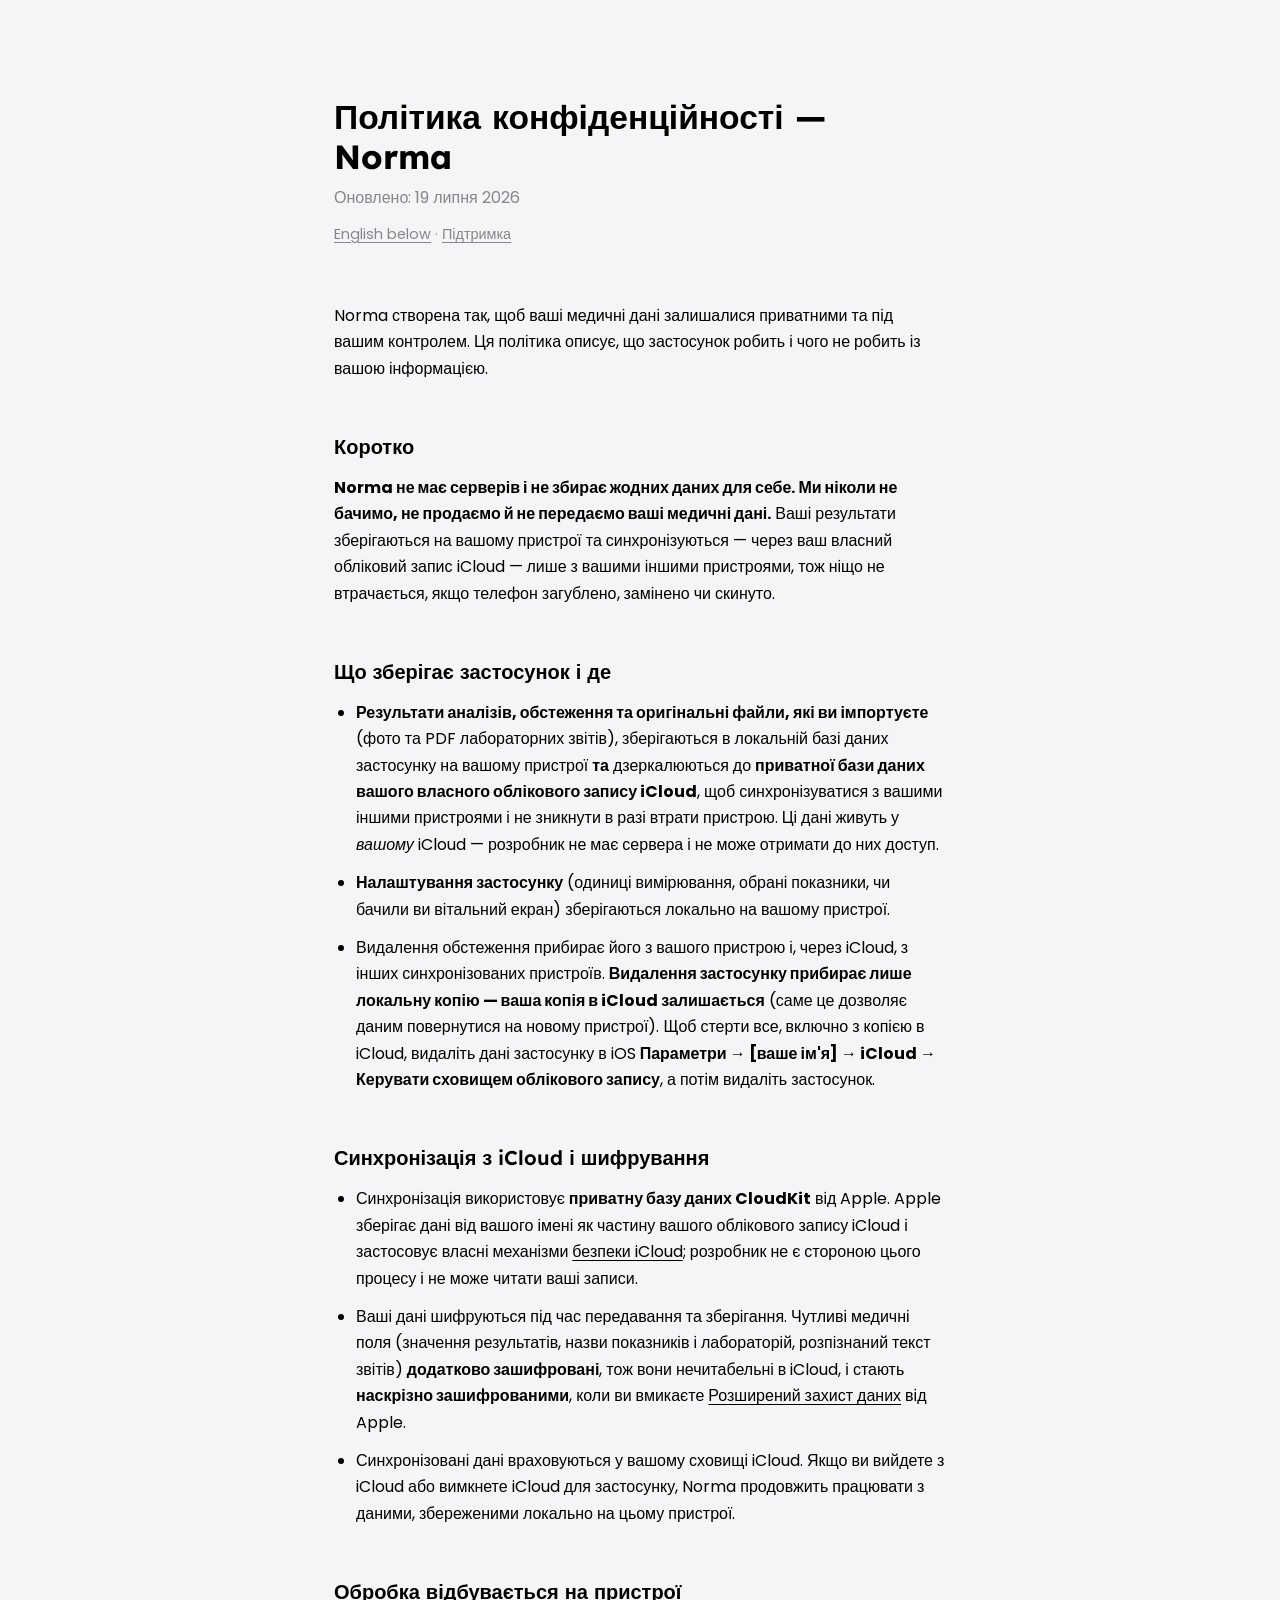
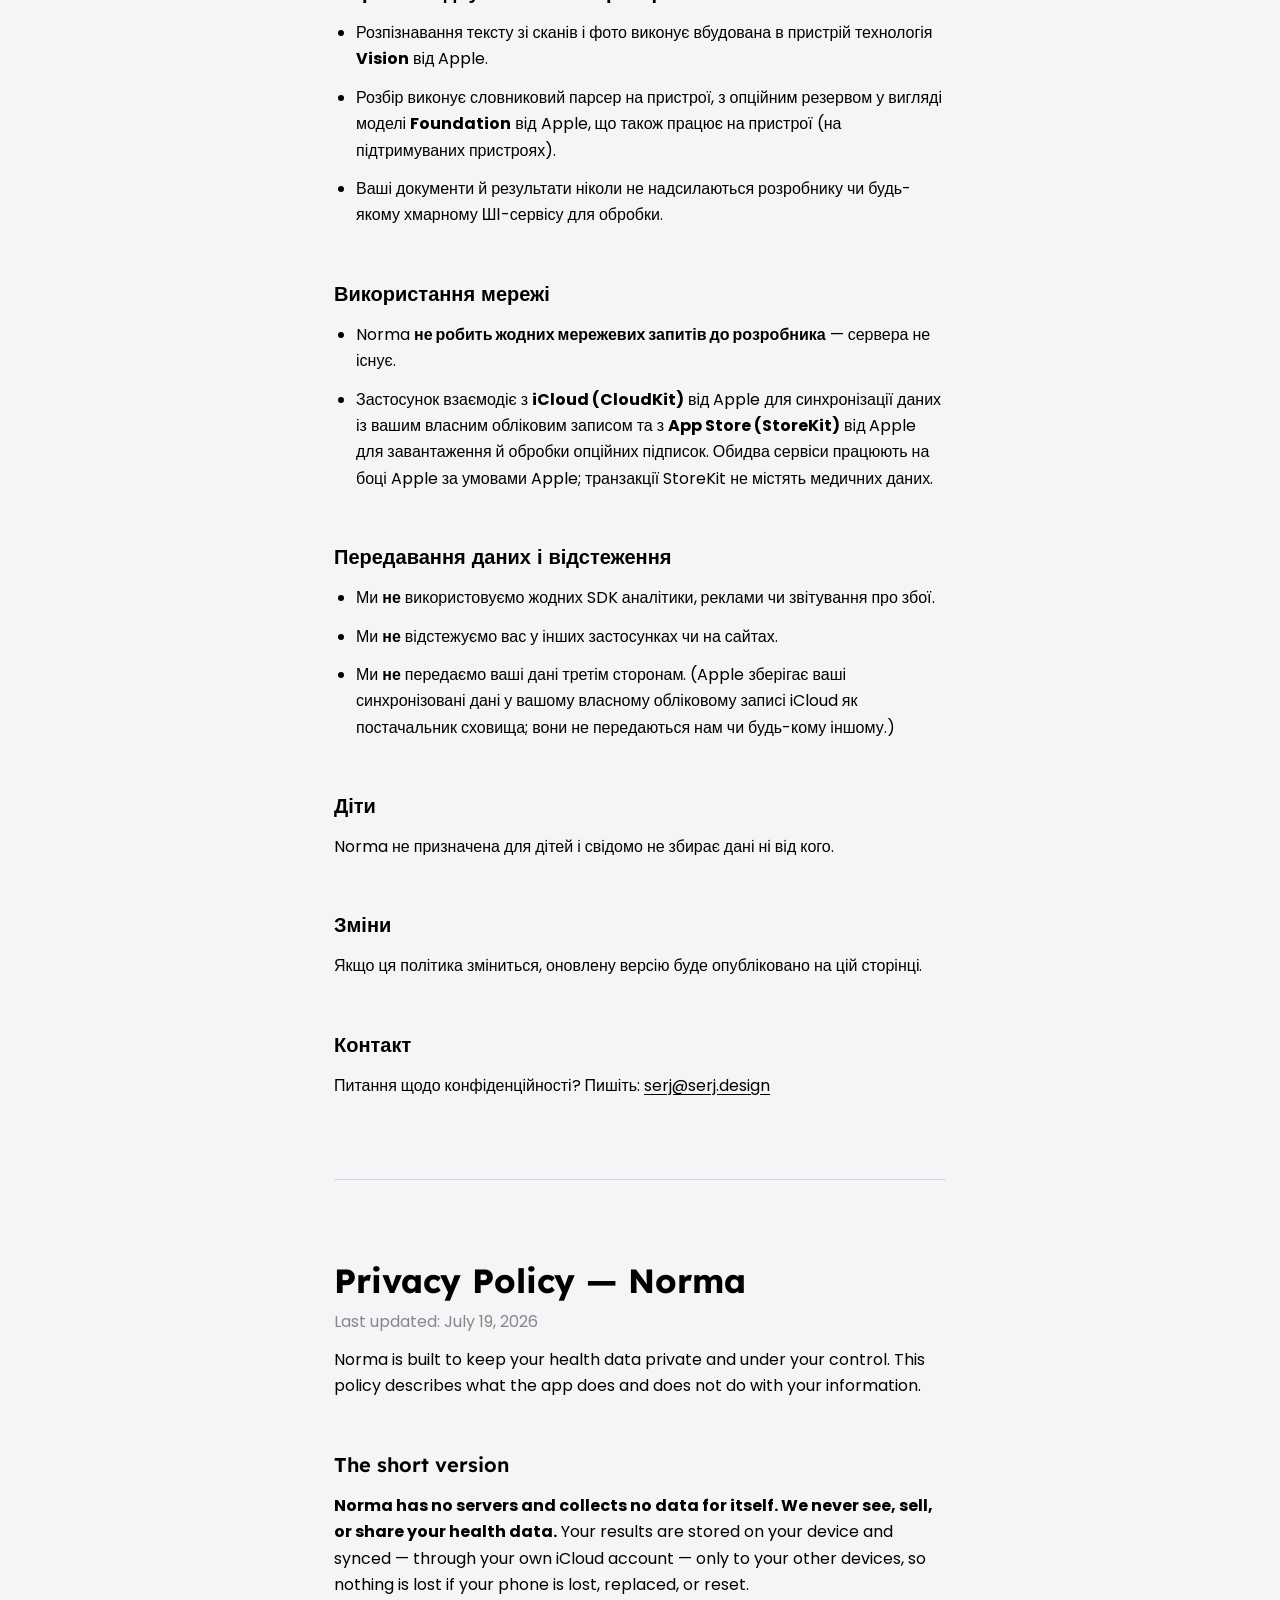
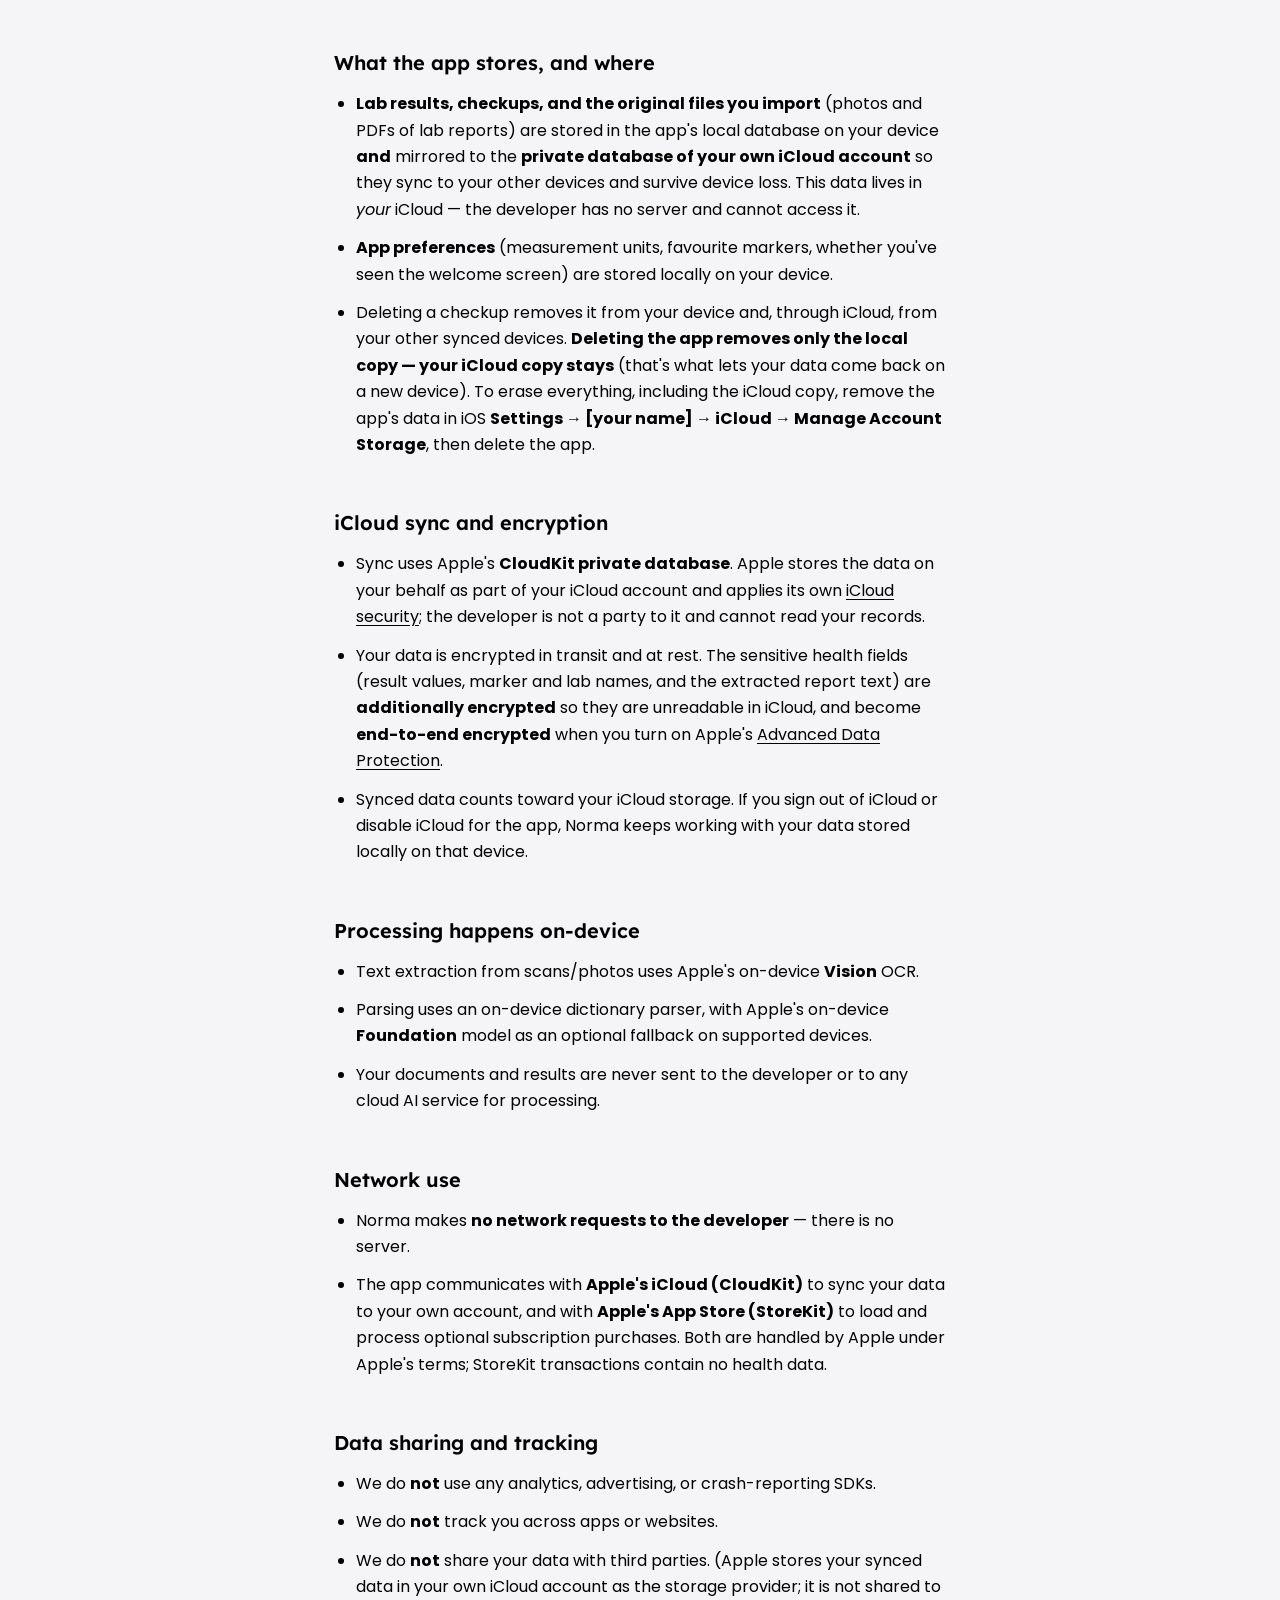
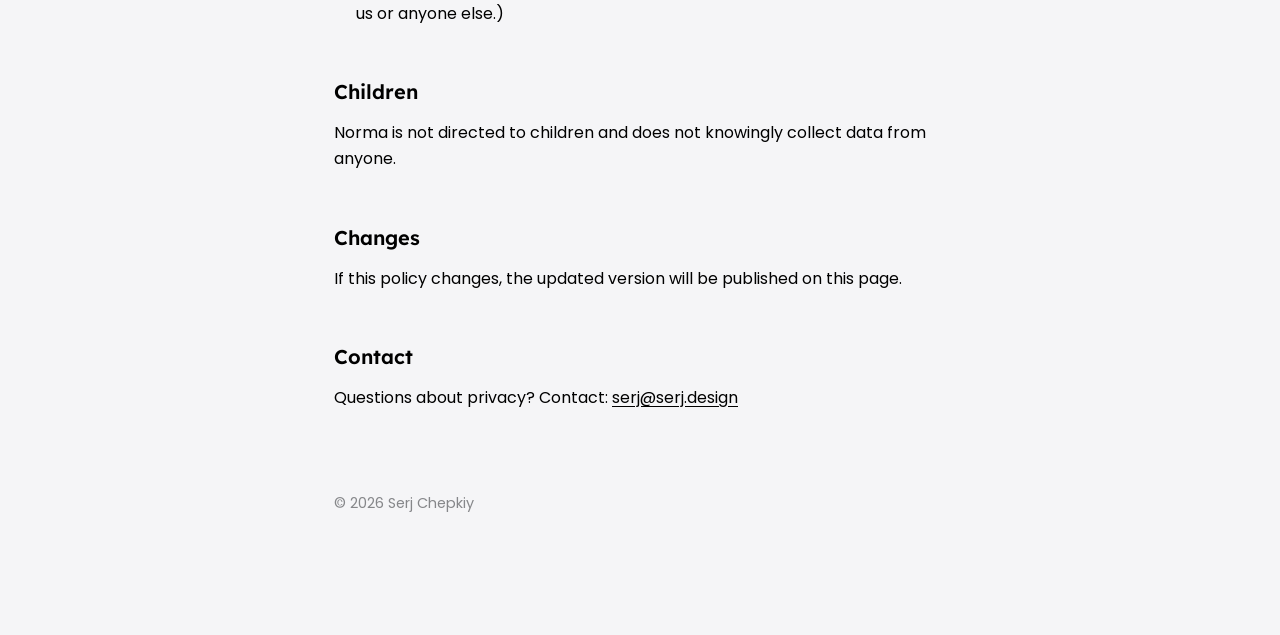
==== privacy.html @ 8c616abe "Norma public site: support page + privacy policy (uk/en) Co-Authored-By: Claude Fable 5 <noreply@ant" ====
<!doctype html>
<html lang="uk">
<head>
  <meta charset="utf-8">
  <meta name="viewport" content="width=device-width, initial-scale=1">
  <title>Norma — політика конфіденційності / Privacy Policy</title>
  <meta name="description" content="Політика конфіденційності застосунку Norma. Norma app privacy policy.">
  <link rel="preconnect" href="https://fonts.googleapis.com">
  <link rel="preconnect" href="https://fonts.gstatic.com" crossorigin>
  <link href="https://fonts.googleapis.com/css2?family=Lexend:wght@600;700&family=Poppins:wght@400;500&display=swap" rel="stylesheet">
  <link rel="stylesheet" href="style.css">
</head>
<body>
<main>
  <h1>Політика конфіденційності — Norma</h1>
  <p class="muted">Оновлено: 19 липня 2026</p>
  <p class="lang-switch"><a href="#en">English below</a> · <a href="index.html">Підтримка</a></p>

  <p>Norma створена так, щоб ваші медичні дані залишалися приватними та під
  вашим контролем. Ця політика описує, що застосунок робить і чого не робить
  із вашою інформацією.</p>

  <h2>Коротко</h2>
  <p><strong>Norma не має серверів і не збирає жодних даних для себе. Ми
  ніколи не бачимо, не продаємо й не передаємо ваші медичні дані.</strong>
  Ваші результати зберігаються на вашому пристрої та синхронізуються — через
  ваш власний обліковий запис iCloud — лише з вашими іншими пристроями, тож
  ніщо не втрачається, якщо телефон загублено, замінено чи скинуто.</p>

  <h2>Що зберігає застосунок і де</h2>
  <ul>
    <li><strong>Результати аналізів, обстеження та оригінальні файли, які ви
    імпортуєте</strong> (фото та PDF лабораторних звітів), зберігаються в
    локальній базі даних застосунку на вашому пристрої <strong>та</strong>
    дзеркалюються до <strong>приватної бази даних вашого власного облікового
    запису iCloud</strong>, щоб синхронізуватися з вашими іншими пристроями і
    не зникнути в разі втрати пристрою. Ці дані живуть у <em>вашому</em>
    iCloud — розробник не має сервера і не може отримати до них доступ.</li>
    <li><strong>Налаштування застосунку</strong> (одиниці вимірювання,
    обрані показники, чи бачили ви вітальний екран) зберігаються локально на
    вашому пристрої.</li>
    <li>Видалення обстеження прибирає його з вашого пристрою і, через iCloud,
    з інших синхронізованих пристроїв. <strong>Видалення застосунку прибирає
    лише локальну копію — ваша копія в iCloud залишається</strong> (саме це
    дозволяє даним повернутися на новому пристрої). Щоб стерти все, включно з
    копією в iCloud, видаліть дані застосунку в iOS
    <strong>Параметри → [ваше ім'я] → iCloud → Керувати сховищем облікового
    запису</strong>, а потім видаліть застосунок.</li>
  </ul>

  <h2>Синхронізація з iCloud і шифрування</h2>
  <ul>
    <li>Синхронізація використовує <strong>приватну базу даних CloudKit</strong>
    від Apple. Apple зберігає дані від вашого імені як частину вашого
    облікового запису iCloud і застосовує власні механізми
    <a href="https://support.apple.com/uk-ua/HT202303">безпеки iCloud</a>;
    розробник не є стороною цього процесу і не може читати ваші записи.</li>
    <li>Ваші дані шифруються під час передавання та зберігання. Чутливі
    медичні поля (значення результатів, назви показників і лабораторій,
    розпізнаний текст звітів) <strong>додатково зашифровані</strong>, тож вони
    нечитабельні в iCloud, і стають <strong>наскрізно зашифрованими</strong>,
    коли ви вмикаєте
    <a href="https://support.apple.com/uk-ua/HT212520">Розширений захист
    даних</a> від Apple.</li>
    <li>Синхронізовані дані враховуються у вашому сховищі iCloud. Якщо ви
    вийдете з iCloud або вимкнете iCloud для застосунку, Norma продовжить
    працювати з даними, збереженими локально на цьому пристрої.</li>
  </ul>

  <h2>Обробка відбувається на пристрої</h2>
  <ul>
    <li>Розпізнавання тексту зі сканів і фото виконує вбудована в пристрій
    технологія <strong>Vision</strong> від Apple.</li>
    <li>Розбір виконує словниковий парсер на пристрої, з опційним резервом у
    вигляді моделі <strong>Foundation</strong> від Apple, що також працює на
    пристрої (на підтримуваних пристроях).</li>
    <li>Ваші документи й результати ніколи не надсилаються розробнику чи
    будь-якому хмарному ШІ-сервісу для обробки.</li>
  </ul>

  <h2>Використання мережі</h2>
  <ul>
    <li>Norma <strong>не робить жодних мережевих запитів до
    розробника</strong> — сервера не існує.</li>
    <li>Застосунок взаємодіє з <strong>iCloud (CloudKit)</strong> від Apple
    для синхронізації даних із вашим власним обліковим записом та з
    <strong>App Store (StoreKit)</strong> від Apple для завантаження й обробки
    опційних підписок. Обидва сервіси працюють на боці Apple за умовами Apple;
    транзакції StoreKit не містять медичних даних.</li>
  </ul>

  <h2>Передавання даних і відстеження</h2>
  <ul>
    <li>Ми <strong>не</strong> використовуємо жодних SDK аналітики, реклами чи
    звітування про збої.</li>
    <li>Ми <strong>не</strong> відстежуємо вас у інших застосунках чи на
    сайтах.</li>
    <li>Ми <strong>не</strong> передаємо ваші дані третім сторонам. (Apple
    зберігає ваші синхронізовані дані у вашому власному обліковому записі
    iCloud як постачальник сховища; вони не передаються нам чи будь-кому
    іншому.)</li>
  </ul>

  <h2>Діти</h2>
  <p>Norma не призначена для дітей і свідомо не збирає дані ні від кого.</p>

  <h2>Зміни</h2>
  <p>Якщо ця політика зміниться, оновлену версію буде опубліковано на цій
  сторінці.</p>

  <h2>Контакт</h2>
  <p>Питання щодо конфіденційності? Пишіть:
  <a href="mailto:serj@serj.design">serj@serj.design</a></p>

  <hr class="divider" id="en">

  <h1>Privacy Policy — Norma</h1>
  <p class="muted">Last updated: July 19, 2026</p>

  <p>Norma is built to keep your health data private and under your control.
  This policy describes what the app does and does not do with your
  information.</p>

  <h2>The short version</h2>
  <p><strong>Norma has no servers and collects no data for itself. We never
  see, sell, or share your health data.</strong> Your results are stored on
  your device and synced — through your own iCloud account — only to your
  other devices, so nothing is lost if your phone is lost, replaced, or
  reset.</p>

  <h2>What the app stores, and where</h2>
  <ul>
    <li><strong>Lab results, checkups, and the original files you
    import</strong> (photos and PDFs of lab reports) are stored in the app's
    local database on your device <strong>and</strong> mirrored to the
    <strong>private database of your own iCloud account</strong> so they sync
    to your other devices and survive device loss. This data lives in
    <em>your</em> iCloud — the developer has no server and cannot access
    it.</li>
    <li><strong>App preferences</strong> (measurement units, favourite
    markers, whether you've seen the welcome screen) are stored locally on
    your device.</li>
    <li>Deleting a checkup removes it from your device and, through iCloud,
    from your other synced devices. <strong>Deleting the app removes only the
    local copy — your iCloud copy stays</strong> (that's what lets your data
    come back on a new device). To erase everything, including the iCloud
    copy, remove the app's data in iOS <strong>Settings → [your name] →
    iCloud → Manage Account Storage</strong>, then delete the app.</li>
  </ul>

  <h2>iCloud sync and encryption</h2>
  <ul>
    <li>Sync uses Apple's <strong>CloudKit private database</strong>. Apple
    stores the data on your behalf as part of your iCloud account and applies
    its own <a href="https://support.apple.com/en-us/HT202303">iCloud
    security</a>; the developer is not a party to it and cannot read your
    records.</li>
    <li>Your data is encrypted in transit and at rest. The sensitive health
    fields (result values, marker and lab names, and the extracted report
    text) are <strong>additionally encrypted</strong> so they are unreadable
    in iCloud, and become <strong>end-to-end encrypted</strong> when you turn
    on Apple's <a href="https://support.apple.com/en-us/HT212520">Advanced
    Data Protection</a>.</li>
    <li>Synced data counts toward your iCloud storage. If you sign out of
    iCloud or disable iCloud for the app, Norma keeps working with your data
    stored locally on that device.</li>
  </ul>

  <h2>Processing happens on-device</h2>
  <ul>
    <li>Text extraction from scans/photos uses Apple's on-device
    <strong>Vision</strong> OCR.</li>
    <li>Parsing uses an on-device dictionary parser, with Apple's on-device
    <strong>Foundation</strong> model as an optional fallback on supported
    devices.</li>
    <li>Your documents and results are never sent to the developer or to any
    cloud AI service for processing.</li>
  </ul>

  <h2>Network use</h2>
  <ul>
    <li>Norma makes <strong>no network requests to the developer</strong> —
    there is no server.</li>
    <li>The app communicates with <strong>Apple's iCloud (CloudKit)</strong>
    to sync your data to your own account, and with <strong>Apple's App Store
    (StoreKit)</strong> to load and process optional subscription purchases.
    Both are handled by Apple under Apple's terms; StoreKit transactions
    contain no health data.</li>
  </ul>

  <h2>Data sharing and tracking</h2>
  <ul>
    <li>We do <strong>not</strong> use any analytics, advertising, or
    crash-reporting SDKs.</li>
    <li>We do <strong>not</strong> track you across apps or websites.</li>
    <li>We do <strong>not</strong> share your data with third parties. (Apple
    stores your synced data in your own iCloud account as the storage
    provider; it is not shared to us or anyone else.)</li>
  </ul>

  <h2>Children</h2>
  <p>Norma is not directed to children and does not knowingly collect data
  from anyone.</p>

  <h2>Changes</h2>
  <p>If this policy changes, the updated version will be published on this
  page.</p>

  <h2>Contact</h2>
  <p>Questions about privacy? Contact:
  <a href="mailto:serj@serj.design">serj@serj.design</a></p>

  <footer>© 2026 Serj Chepkiy</footer>
</main>
</body>
</html>
---- style.css ----
:root {
  --bg: #f5f5f7;
  --text: #000;
  --muted: #86878a;
}

* { margin: 0; padding: 0; box-sizing: border-box; }

body {
  background: var(--bg);
  color: var(--text);
  font-family: "Poppins", -apple-system, "Helvetica Neue", Arial, sans-serif;
  font-size: 16px;
  line-height: 1.65;
  -webkit-font-smoothing: antialiased;
}

main {
  max-width: 660px;
  margin: 0 auto;
  padding: 96px 24px 120px;
}

h1, h2 {
  font-family: "Lexend", -apple-system, "Helvetica Neue", Arial, sans-serif;
}

h1 {
  font-weight: 700;
  font-size: 2.1rem;
  line-height: 1.2;
  margin-bottom: 8px;
}

h2 {
  font-weight: 600;
  font-size: 1.25rem;
  margin: 48px 0 12px;
}

p, li { margin-bottom: 12px; }

ul { padding-left: 22px; }

a { color: inherit; text-underline-offset: 3px; }
a:hover { color: var(--muted); }

.muted { color: var(--muted); }

.lang-switch {
  font-size: 0.9rem;
  color: var(--muted);
  margin-bottom: 56px;
}

.divider {
  border: none;
  border-top: 1px solid #d9d9de;
  margin: 80px 0;
}

footer {
  margin-top: 80px;
  font-size: 0.9rem;
  color: var(--muted);
}
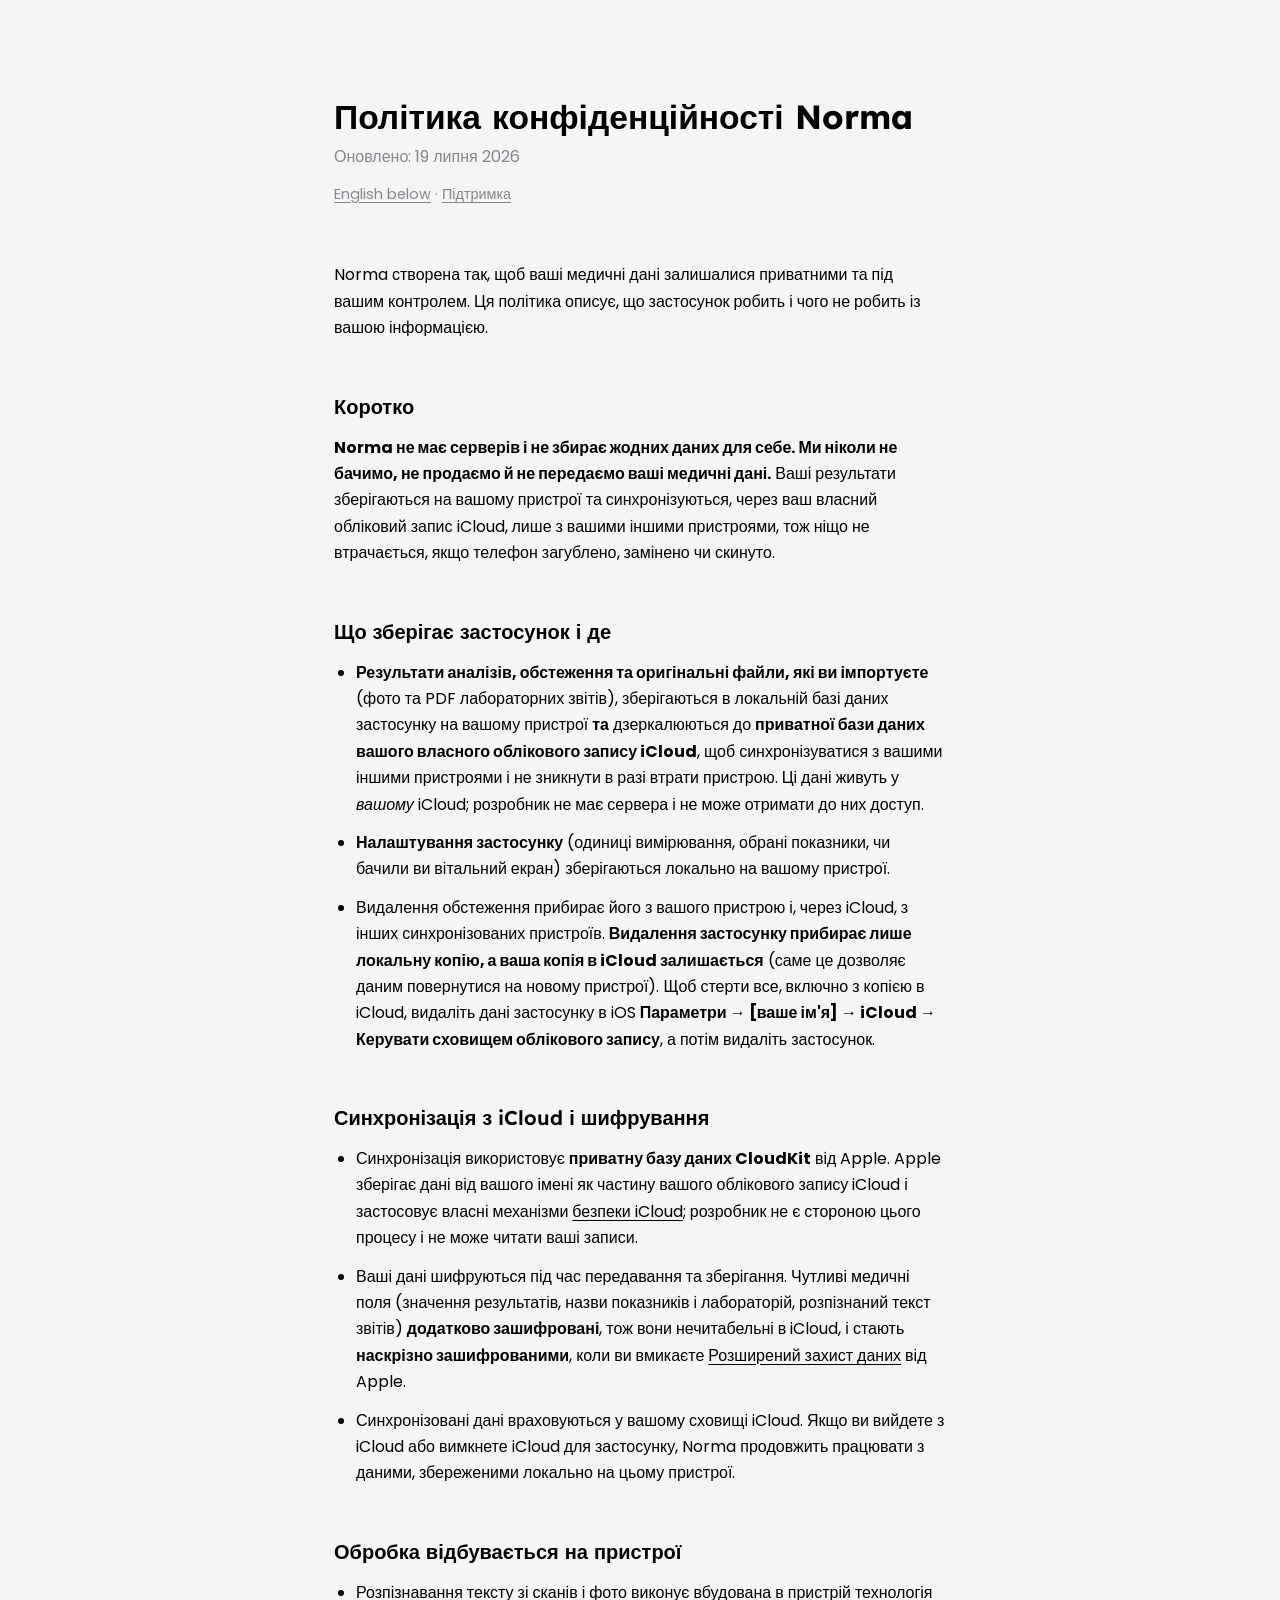
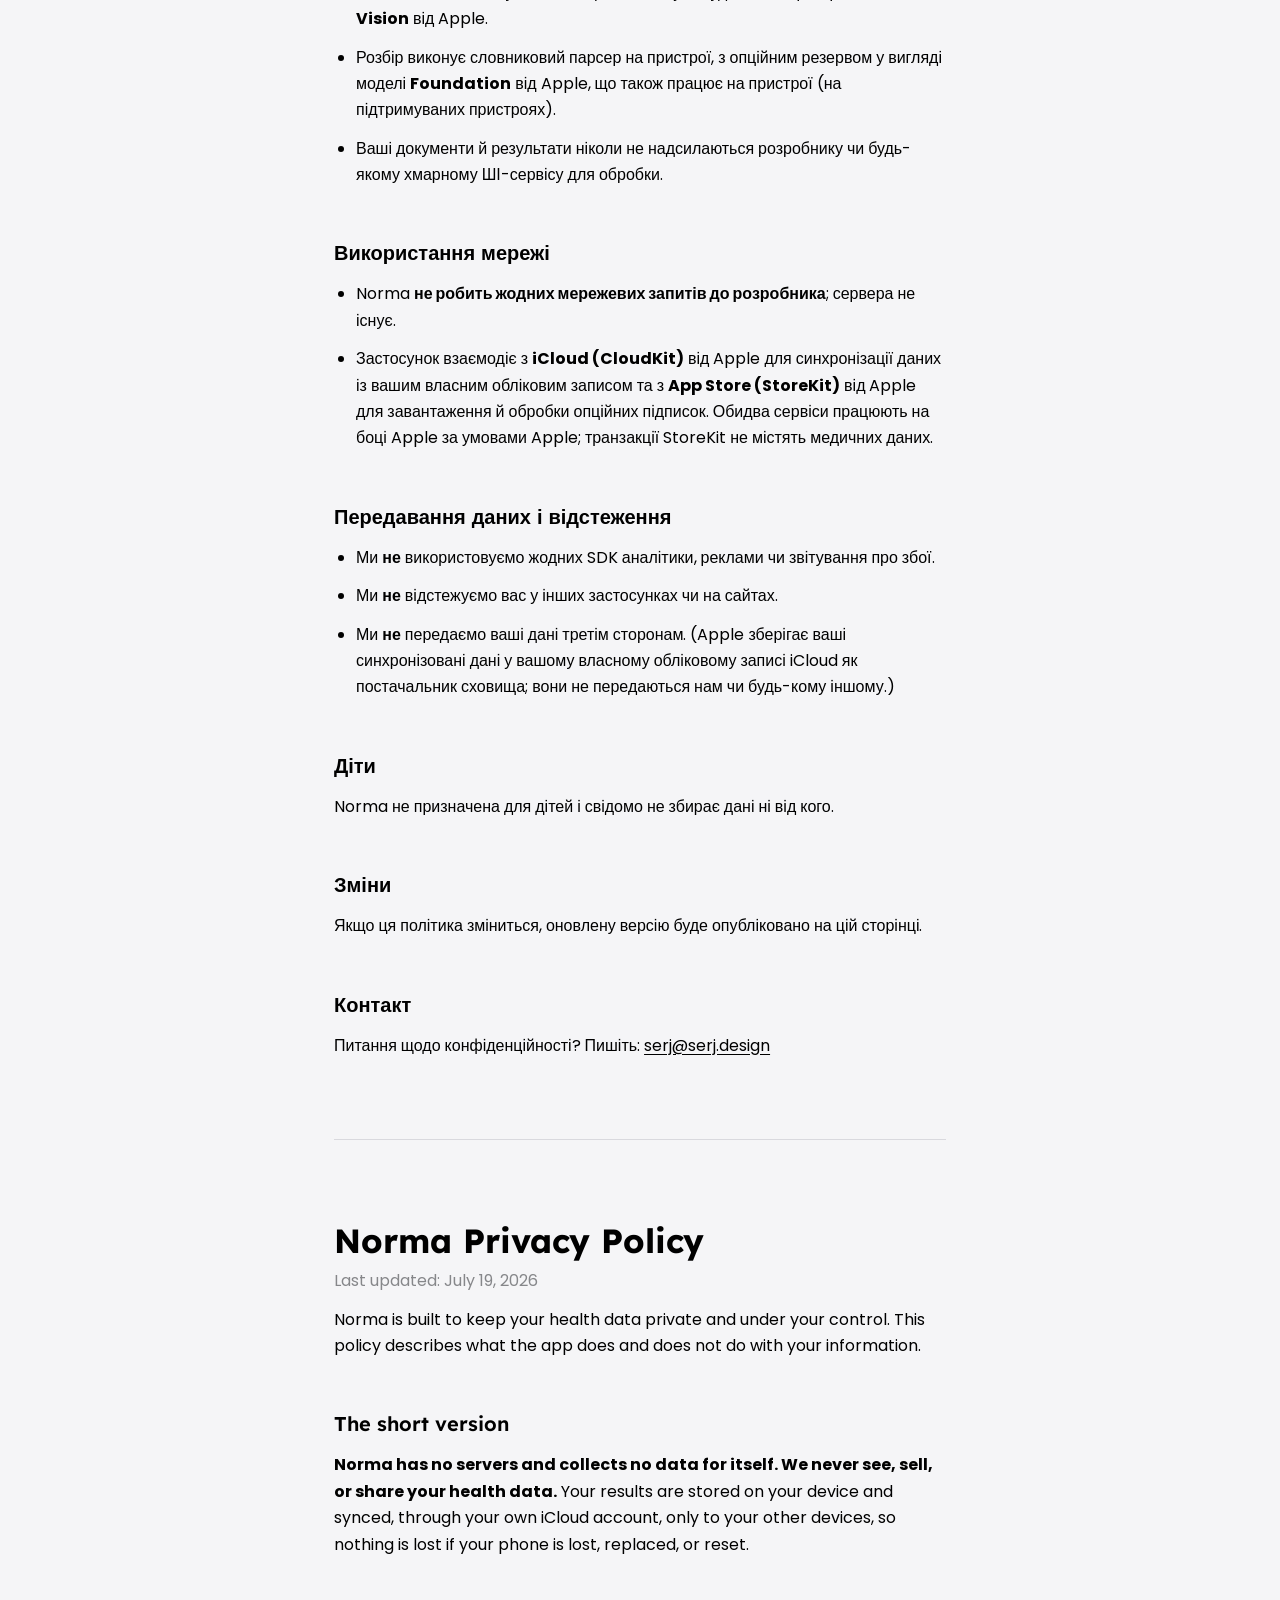
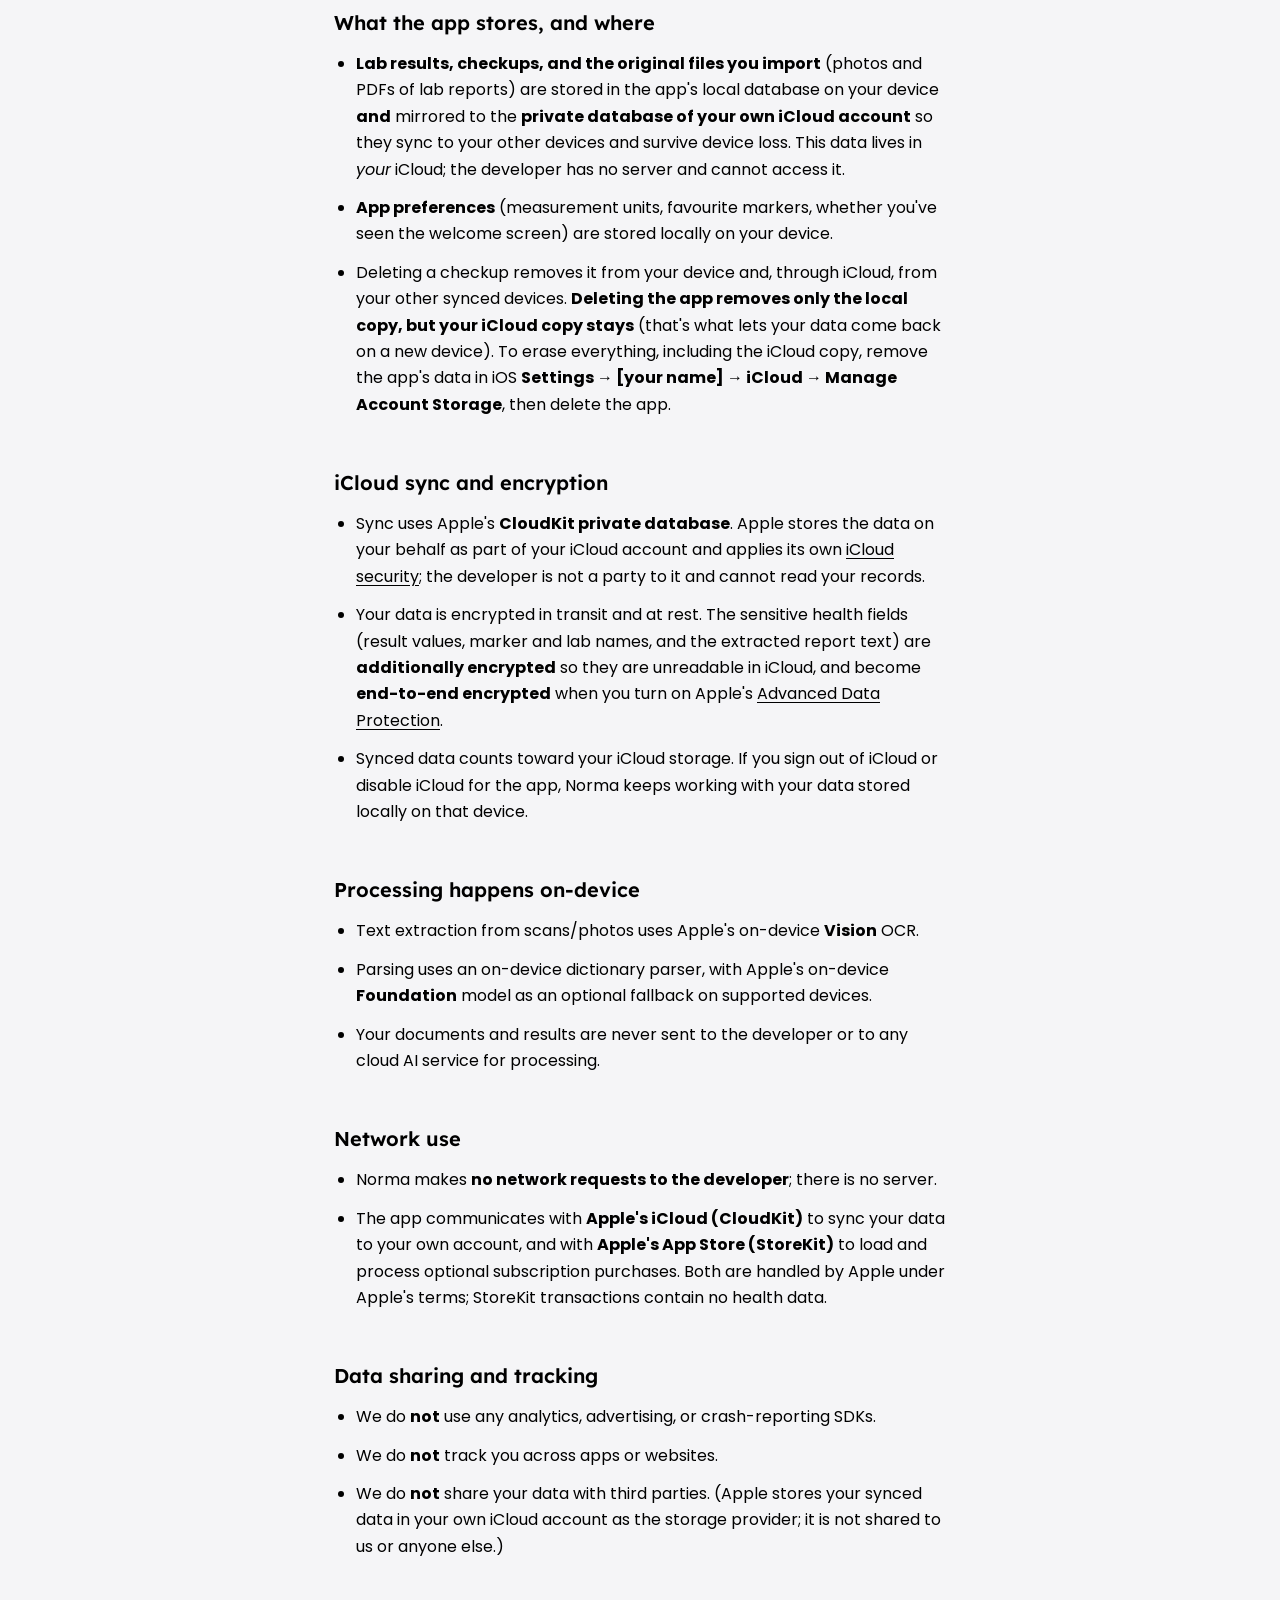
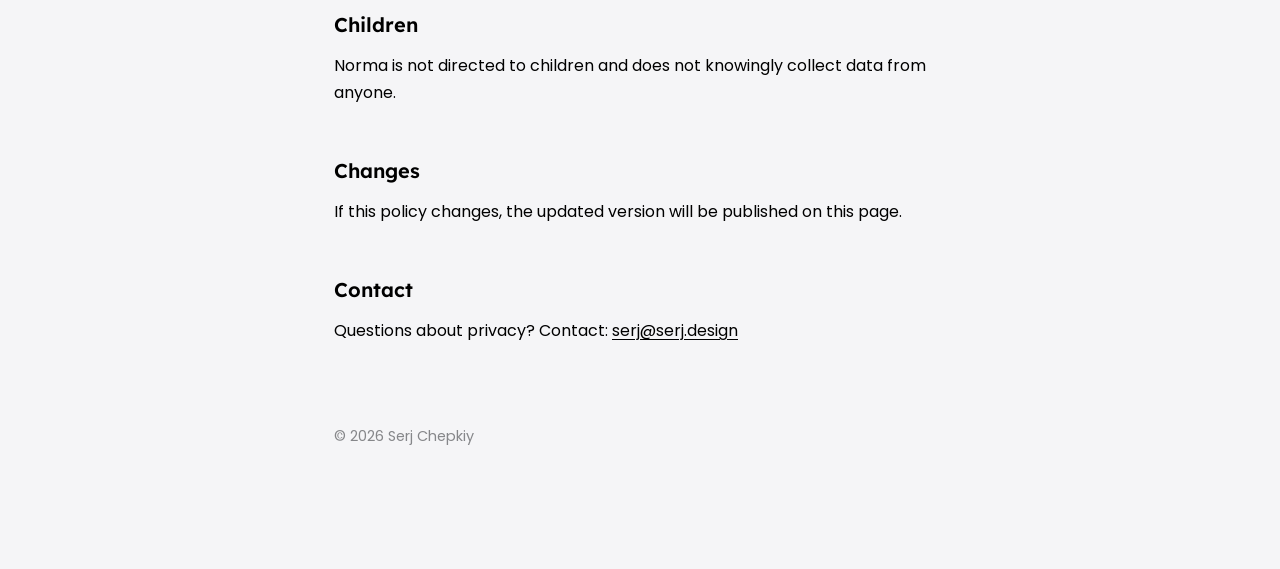
==== commit 95cc96d5: "Drop em dashes; retitle pages Co-Authored-By: Claude Fable 5 <noreply@anthropic.com>" ====
--- a/privacy.html
+++ b/privacy.html
@@ -3,7 +3,7 @@
 <head>
   <meta charset="utf-8">
   <meta name="viewport" content="width=device-width, initial-scale=1">
-  <title>Norma — політика конфіденційності / Privacy Policy</title>
+  <title>Політика конфіденційності Norma / Norma Privacy Policy</title>
   <meta name="description" content="Політика конфіденційності застосунку Norma. Norma app privacy policy.">
   <link rel="preconnect" href="https://fonts.googleapis.com">
   <link rel="preconnect" href="https://fonts.gstatic.com" crossorigin>
@@ -12,7 +12,7 @@
 </head>
 <body>
 <main>
-  <h1>Політика конфіденційності — Norma</h1>
+  <h1>Політика конфіденційності Norma</h1>
   <p class="muted">Оновлено: 19 липня 2026</p>
   <p class="lang-switch"><a href="#en">English below</a> · <a href="index.html">Підтримка</a></p>
 
@@ -23,8 +23,8 @@
   <h2>Коротко</h2>
   <p><strong>Norma не має серверів і не збирає жодних даних для себе. Ми
   ніколи не бачимо, не продаємо й не передаємо ваші медичні дані.</strong>
-  Ваші результати зберігаються на вашому пристрої та синхронізуються — через
-  ваш власний обліковий запис iCloud — лише з вашими іншими пристроями, тож
+  Ваші результати зберігаються на вашому пристрої та синхронізуються, через
+  ваш власний обліковий запис iCloud, лише з вашими іншими пристроями, тож
   ніщо не втрачається, якщо телефон загублено, замінено чи скинуто.</p>
 
   <h2>Що зберігає застосунок і де</h2>
@@ -35,13 +35,13 @@
     дзеркалюються до <strong>приватної бази даних вашого власного облікового
     запису iCloud</strong>, щоб синхронізуватися з вашими іншими пристроями і
     не зникнути в разі втрати пристрою. Ці дані живуть у <em>вашому</em>
-    iCloud — розробник не має сервера і не може отримати до них доступ.</li>
+    iCloud; розробник не має сервера і не може отримати до них доступ.</li>
     <li><strong>Налаштування застосунку</strong> (одиниці вимірювання,
     обрані показники, чи бачили ви вітальний екран) зберігаються локально на
     вашому пристрої.</li>
     <li>Видалення обстеження прибирає його з вашого пристрою і, через iCloud,
     з інших синхронізованих пристроїв. <strong>Видалення застосунку прибирає
-    лише локальну копію — ваша копія в iCloud залишається</strong> (саме це
+    лише локальну копію, а ваша копія в iCloud залишається</strong> (саме це
     дозволяє даним повернутися на новому пристрої). Щоб стерти все, включно з
     копією в iCloud, видаліть дані застосунку в iOS
     <strong>Параметри → [ваше ім'я] → iCloud → Керувати сховищем облікового
@@ -81,7 +81,7 @@
   <h2>Використання мережі</h2>
   <ul>
     <li>Norma <strong>не робить жодних мережевих запитів до
-    розробника</strong> — сервера не існує.</li>
+    розробника</strong>; сервера не існує.</li>
     <li>Застосунок взаємодіє з <strong>iCloud (CloudKit)</strong> від Apple
     для синхронізації даних із вашим власним обліковим записом та з
     <strong>App Store (StoreKit)</strong> від Apple для завантаження й обробки
@@ -114,7 +114,7 @@
 
   <hr class="divider" id="en">
 
-  <h1>Privacy Policy — Norma</h1>
+  <h1>Norma Privacy Policy</h1>
   <p class="muted">Last updated: July 19, 2026</p>
 
   <p>Norma is built to keep your health data private and under your control.
@@ -124,7 +124,7 @@
   <h2>The short version</h2>
   <p><strong>Norma has no servers and collects no data for itself. We never
   see, sell, or share your health data.</strong> Your results are stored on
-  your device and synced — through your own iCloud account — only to your
+  your device and synced, through your own iCloud account, only to your
   other devices, so nothing is lost if your phone is lost, replaced, or
   reset.</p>
 
@@ -135,14 +135,14 @@
     local database on your device <strong>and</strong> mirrored to the
     <strong>private database of your own iCloud account</strong> so they sync
     to your other devices and survive device loss. This data lives in
-    <em>your</em> iCloud — the developer has no server and cannot access
+    <em>your</em> iCloud; the developer has no server and cannot access
     it.</li>
     <li><strong>App preferences</strong> (measurement units, favourite
     markers, whether you've seen the welcome screen) are stored locally on
     your device.</li>
     <li>Deleting a checkup removes it from your device and, through iCloud,
     from your other synced devices. <strong>Deleting the app removes only the
-    local copy — your iCloud copy stays</strong> (that's what lets your data
+    local copy, but your iCloud copy stays</strong> (that's what lets your data
     come back on a new device). To erase everything, including the iCloud
     copy, remove the app's data in iOS <strong>Settings → [your name] →
     iCloud → Manage Account Storage</strong>, then delete the app.</li>
@@ -179,7 +179,7 @@
 
   <h2>Network use</h2>
   <ul>
-    <li>Norma makes <strong>no network requests to the developer</strong> —
+    <li>Norma makes <strong>no network requests to the developer</strong>;
     there is no server.</li>
     <li>The app communicates with <strong>Apple's iCloud (CloudKit)</strong>
     to sync your data to your own account, and with <strong>Apple's App Store
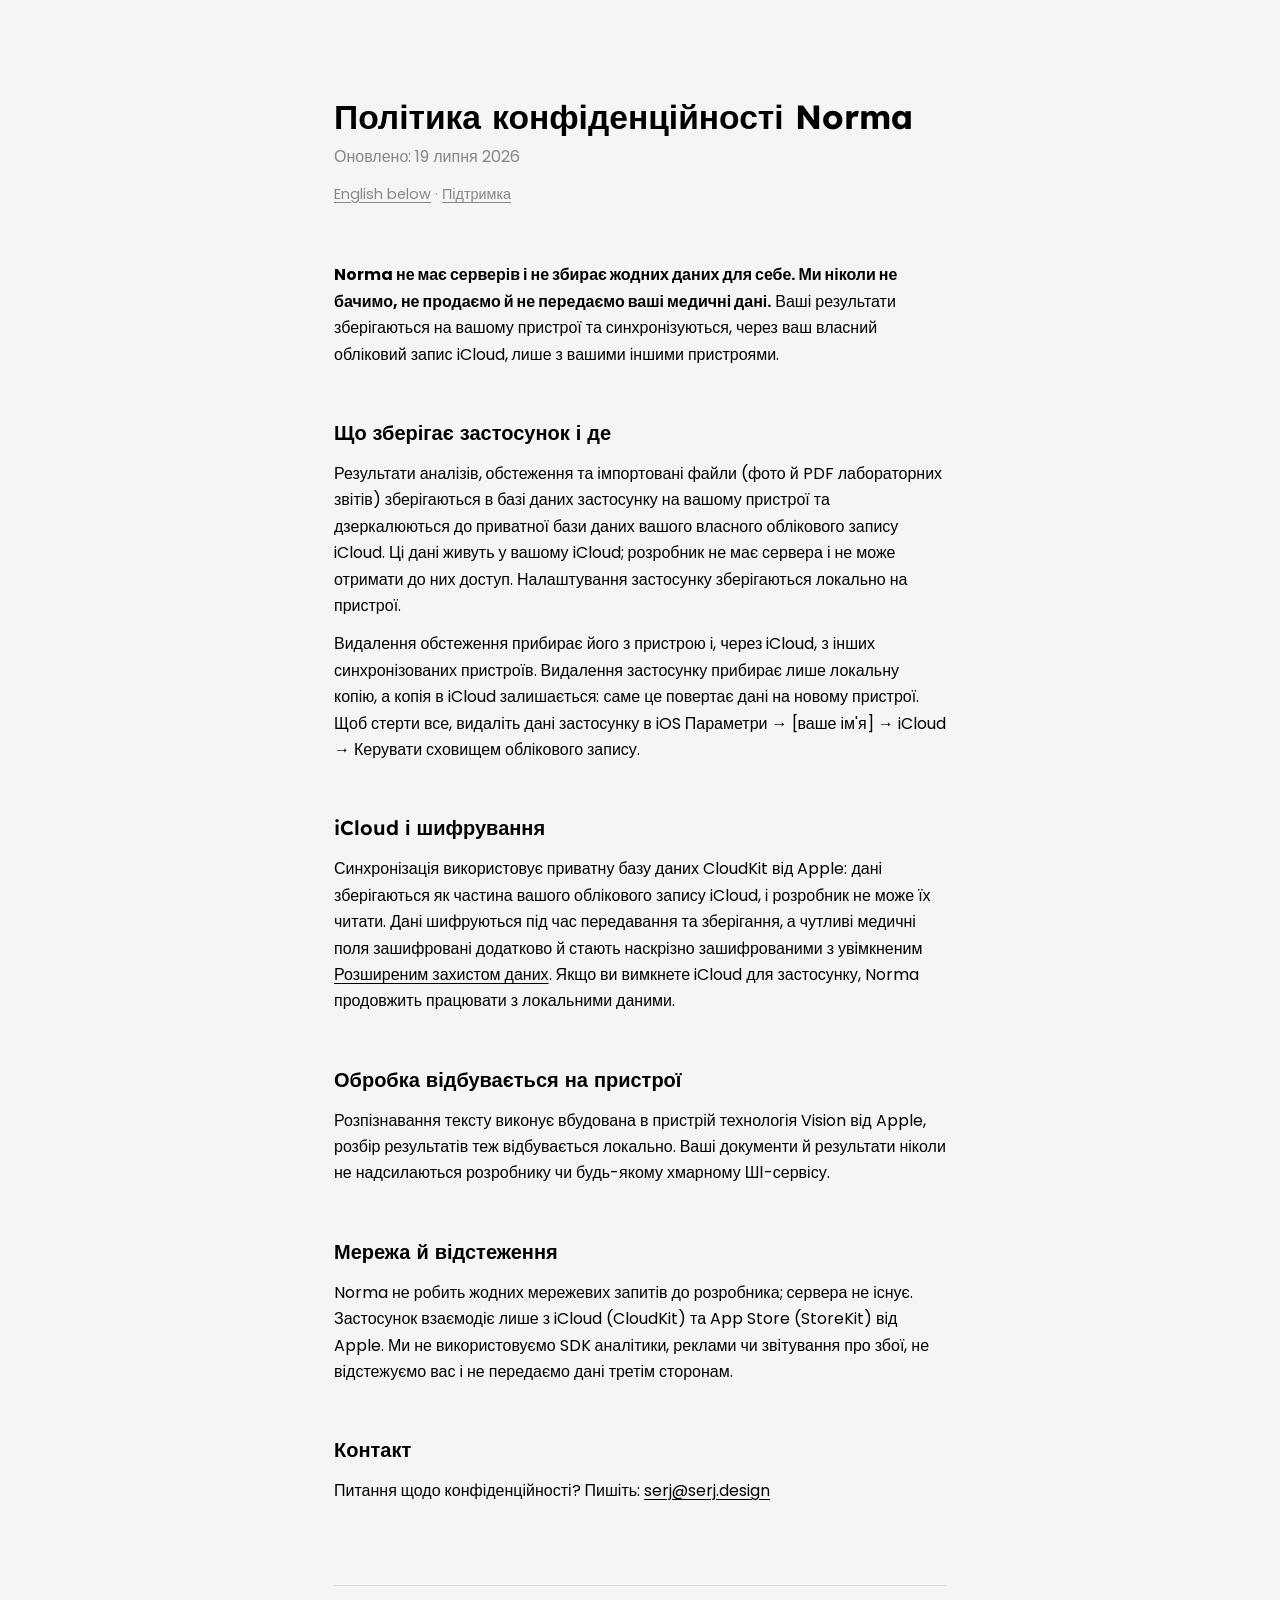
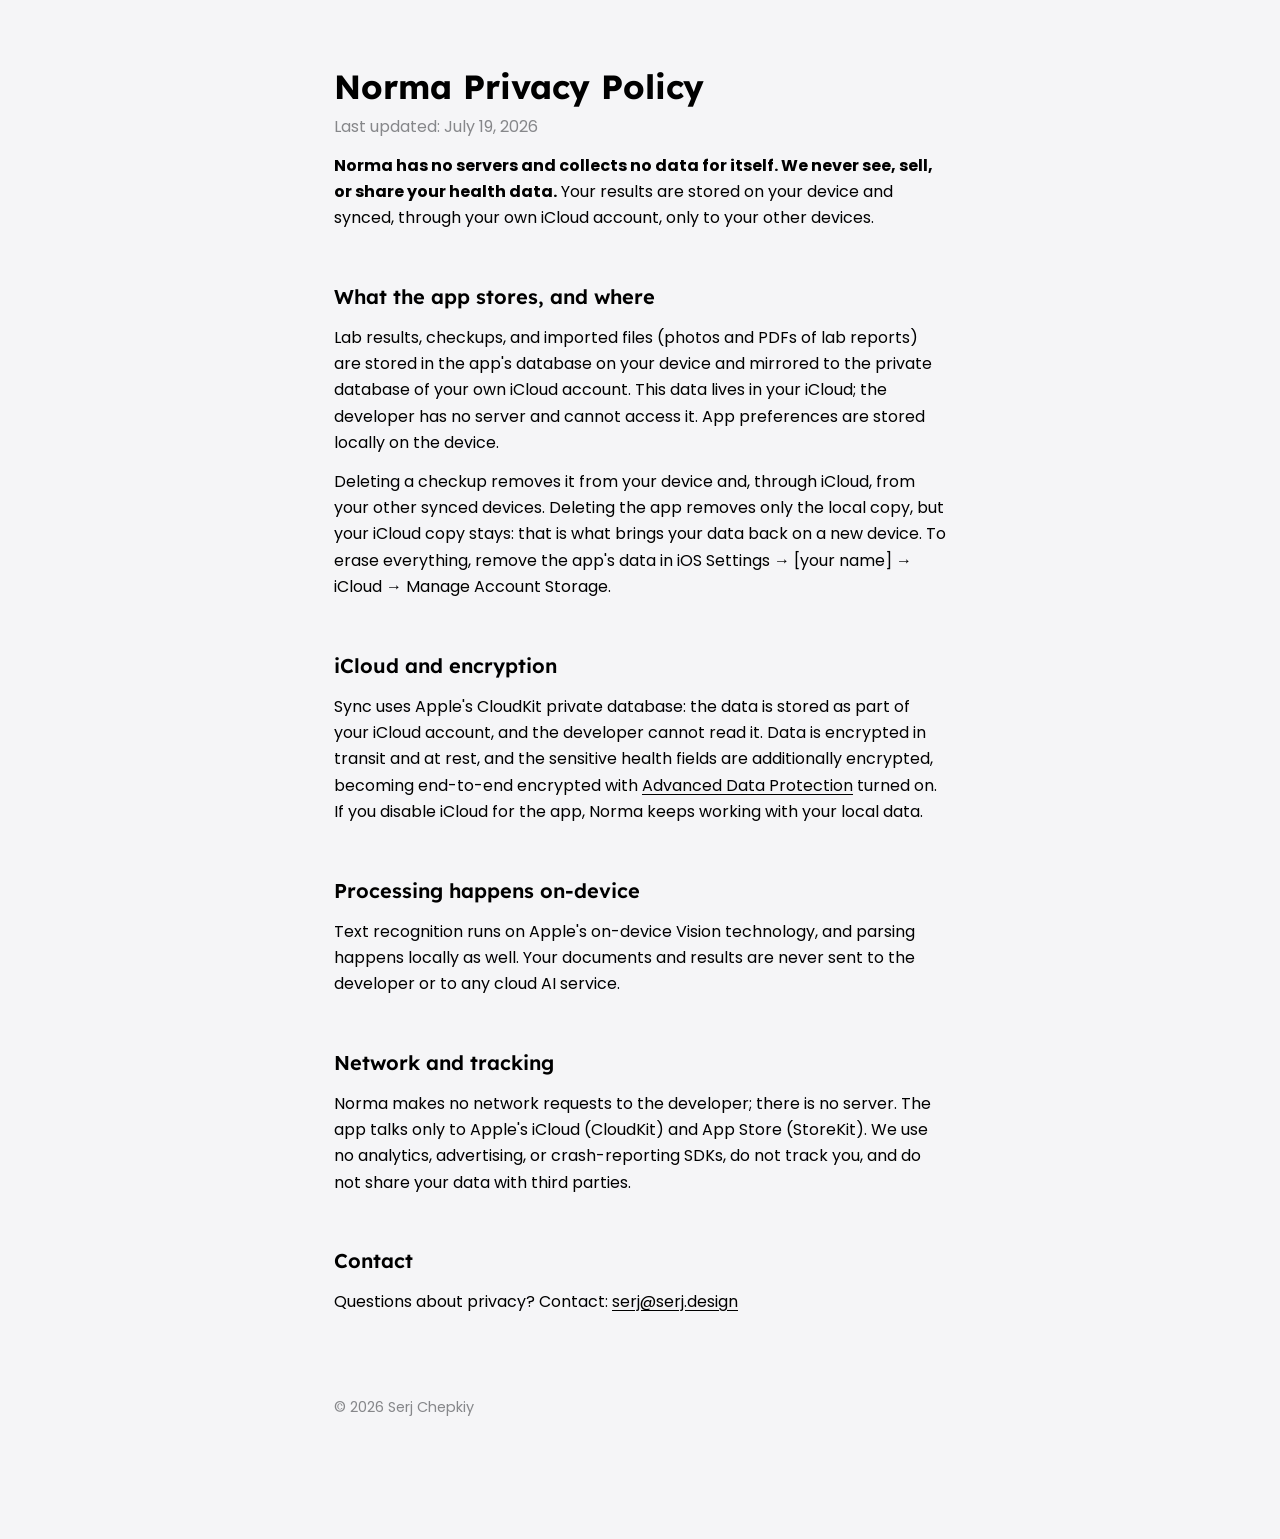
==== commit e3b45785: "Lean pass: bullets to paragraphs, trim marginal copy, clean /privacy links Co-Authored-By: Claude Fa" ====
--- a/privacy.html
+++ b/privacy.html
@@ -14,99 +14,48 @@
 <main>
   <h1>Політика конфіденційності Norma</h1>
   <p class="muted">Оновлено: 19 липня 2026</p>
-  <p class="lang-switch"><a href="#en">English below</a> · <a href="index.html">Підтримка</a></p>
+  <p class="lang-switch"><a href="#en">English below</a> · <a href="/">Підтримка</a></p>
 
-  <p>Norma створена так, щоб ваші медичні дані залишалися приватними та під
-  вашим контролем. Ця політика описує, що застосунок робить і чого не робить
-  із вашою інформацією.</p>
-
-  <h2>Коротко</h2>
   <p><strong>Norma не має серверів і не збирає жодних даних для себе. Ми
   ніколи не бачимо, не продаємо й не передаємо ваші медичні дані.</strong>
   Ваші результати зберігаються на вашому пристрої та синхронізуються, через
-  ваш власний обліковий запис iCloud, лише з вашими іншими пристроями, тож
-  ніщо не втрачається, якщо телефон загублено, замінено чи скинуто.</p>
+  ваш власний обліковий запис iCloud, лише з вашими іншими пристроями.</p>
 
   <h2>Що зберігає застосунок і де</h2>
-  <ul>
-    <li><strong>Результати аналізів, обстеження та оригінальні файли, які ви
-    імпортуєте</strong> (фото та PDF лабораторних звітів), зберігаються в
-    локальній базі даних застосунку на вашому пристрої <strong>та</strong>
-    дзеркалюються до <strong>приватної бази даних вашого власного облікового
-    запису iCloud</strong>, щоб синхронізуватися з вашими іншими пристроями і
-    не зникнути в разі втрати пристрою. Ці дані живуть у <em>вашому</em>
-    iCloud; розробник не має сервера і не може отримати до них доступ.</li>
-    <li><strong>Налаштування застосунку</strong> (одиниці вимірювання,
-    обрані показники, чи бачили ви вітальний екран) зберігаються локально на
-    вашому пристрої.</li>
-    <li>Видалення обстеження прибирає його з вашого пристрою і, через iCloud,
-    з інших синхронізованих пристроїв. <strong>Видалення застосунку прибирає
-    лише локальну копію, а ваша копія в iCloud залишається</strong> (саме це
-    дозволяє даним повернутися на новому пристрої). Щоб стерти все, включно з
-    копією в iCloud, видаліть дані застосунку в iOS
-    <strong>Параметри → [ваше ім'я] → iCloud → Керувати сховищем облікового
-    запису</strong>, а потім видаліть застосунок.</li>
-  </ul>
+  <p>Результати аналізів, обстеження та імпортовані файли (фото й PDF
+  лабораторних звітів) зберігаються в базі даних застосунку на вашому
+  пристрої та дзеркалюються до приватної бази даних вашого власного
+  облікового запису iCloud. Ці дані живуть у вашому iCloud; розробник не має
+  сервера і не може отримати до них доступ. Налаштування застосунку
+  зберігаються локально на пристрої.</p>
+  <p>Видалення обстеження прибирає його з пристрою і, через iCloud, з інших
+  синхронізованих пристроїв. Видалення застосунку прибирає лише локальну
+  копію, а копія в iCloud залишається: саме це повертає дані на новому
+  пристрої. Щоб стерти все, видаліть дані застосунку в iOS
+  Параметри → [ваше ім'я] → iCloud → Керувати сховищем облікового запису.</p>
 
-  <h2>Синхронізація з iCloud і шифрування</h2>
-  <ul>
-    <li>Синхронізація використовує <strong>приватну базу даних CloudKit</strong>
-    від Apple. Apple зберігає дані від вашого імені як частину вашого
-    облікового запису iCloud і застосовує власні механізми
-    <a href="https://support.apple.com/uk-ua/HT202303">безпеки iCloud</a>;
-    розробник не є стороною цього процесу і не може читати ваші записи.</li>
-    <li>Ваші дані шифруються під час передавання та зберігання. Чутливі
-    медичні поля (значення результатів, назви показників і лабораторій,
-    розпізнаний текст звітів) <strong>додатково зашифровані</strong>, тож вони
-    нечитабельні в iCloud, і стають <strong>наскрізно зашифрованими</strong>,
-    коли ви вмикаєте
-    <a href="https://support.apple.com/uk-ua/HT212520">Розширений захист
-    даних</a> від Apple.</li>
-    <li>Синхронізовані дані враховуються у вашому сховищі iCloud. Якщо ви
-    вийдете з iCloud або вимкнете iCloud для застосунку, Norma продовжить
-    працювати з даними, збереженими локально на цьому пристрої.</li>
-  </ul>
+  <h2>iCloud і шифрування</h2>
+  <p>Синхронізація використовує приватну базу даних CloudKit від Apple: дані
+  зберігаються як частина вашого облікового запису iCloud, і розробник не
+  може їх читати. Дані шифруються під час передавання та зберігання, а
+  чутливі медичні поля зашифровані додатково й стають наскрізно
+  зашифрованими з увімкненим
+  <a href="https://support.apple.com/uk-ua/HT212520">Розширеним захистом
+  даних</a>. Якщо ви вимкнете iCloud для застосунку, Norma продовжить
+  працювати з локальними даними.</p>
 
   <h2>Обробка відбувається на пристрої</h2>
-  <ul>
-    <li>Розпізнавання тексту зі сканів і фото виконує вбудована в пристрій
-    технологія <strong>Vision</strong> від Apple.</li>
-    <li>Розбір виконує словниковий парсер на пристрої, з опційним резервом у
-    вигляді моделі <strong>Foundation</strong> від Apple, що також працює на
-    пристрої (на підтримуваних пристроях).</li>
-    <li>Ваші документи й результати ніколи не надсилаються розробнику чи
-    будь-якому хмарному ШІ-сервісу для обробки.</li>
-  </ul>
+  <p>Розпізнавання тексту виконує вбудована в пристрій технологія Vision від
+  Apple, розбір результатів теж відбувається локально. Ваші документи й
+  результати ніколи не надсилаються розробнику чи будь-якому хмарному
+  ШІ-сервісу.</p>
 
-  <h2>Використання мережі</h2>
-  <ul>
-    <li>Norma <strong>не робить жодних мережевих запитів до
-    розробника</strong>; сервера не існує.</li>
-    <li>Застосунок взаємодіє з <strong>iCloud (CloudKit)</strong> від Apple
-    для синхронізації даних із вашим власним обліковим записом та з
-    <strong>App Store (StoreKit)</strong> від Apple для завантаження й обробки
-    опційних підписок. Обидва сервіси працюють на боці Apple за умовами Apple;
-    транзакції StoreKit не містять медичних даних.</li>
-  </ul>
-
-  <h2>Передавання даних і відстеження</h2>
-  <ul>
-    <li>Ми <strong>не</strong> використовуємо жодних SDK аналітики, реклами чи
-    звітування про збої.</li>
-    <li>Ми <strong>не</strong> відстежуємо вас у інших застосунках чи на
-    сайтах.</li>
-    <li>Ми <strong>не</strong> передаємо ваші дані третім сторонам. (Apple
-    зберігає ваші синхронізовані дані у вашому власному обліковому записі
-    iCloud як постачальник сховища; вони не передаються нам чи будь-кому
-    іншому.)</li>
-  </ul>
-
-  <h2>Діти</h2>
-  <p>Norma не призначена для дітей і свідомо не збирає дані ні від кого.</p>
-
-  <h2>Зміни</h2>
-  <p>Якщо ця політика зміниться, оновлену версію буде опубліковано на цій
-  сторінці.</p>
+  <h2>Мережа й відстеження</h2>
+  <p>Norma не робить жодних мережевих запитів до розробника; сервера не
+  існує. Застосунок взаємодіє лише з iCloud (CloudKit) та App Store
+  (StoreKit) від Apple. Ми не використовуємо SDK аналітики, реклами чи
+  звітування про збої, не відстежуємо вас і не передаємо дані третім
+  сторонам.</p>
 
   <h2>Контакт</h2>
   <p>Питання щодо конфіденційності? Пишіть:
@@ -117,94 +66,42 @@
   <h1>Norma Privacy Policy</h1>
   <p class="muted">Last updated: July 19, 2026</p>
 
-  <p>Norma is built to keep your health data private and under your control.
-  This policy describes what the app does and does not do with your
-  information.</p>
-
-  <h2>The short version</h2>
   <p><strong>Norma has no servers and collects no data for itself. We never
   see, sell, or share your health data.</strong> Your results are stored on
   your device and synced, through your own iCloud account, only to your
-  other devices, so nothing is lost if your phone is lost, replaced, or
-  reset.</p>
+  other devices.</p>
 
   <h2>What the app stores, and where</h2>
-  <ul>
-    <li><strong>Lab results, checkups, and the original files you
-    import</strong> (photos and PDFs of lab reports) are stored in the app's
-    local database on your device <strong>and</strong> mirrored to the
-    <strong>private database of your own iCloud account</strong> so they sync
-    to your other devices and survive device loss. This data lives in
-    <em>your</em> iCloud; the developer has no server and cannot access
-    it.</li>
-    <li><strong>App preferences</strong> (measurement units, favourite
-    markers, whether you've seen the welcome screen) are stored locally on
-    your device.</li>
-    <li>Deleting a checkup removes it from your device and, through iCloud,
-    from your other synced devices. <strong>Deleting the app removes only the
-    local copy, but your iCloud copy stays</strong> (that's what lets your data
-    come back on a new device). To erase everything, including the iCloud
-    copy, remove the app's data in iOS <strong>Settings → [your name] →
-    iCloud → Manage Account Storage</strong>, then delete the app.</li>
-  </ul>
+  <p>Lab results, checkups, and imported files (photos and PDFs of lab
+  reports) are stored in the app's database on your device and mirrored to
+  the private database of your own iCloud account. This data lives in your
+  iCloud; the developer has no server and cannot access it. App preferences
+  are stored locally on the device.</p>
+  <p>Deleting a checkup removes it from your device and, through iCloud,
+  from your other synced devices. Deleting the app removes only the local
+  copy, but your iCloud copy stays: that is what brings your data back on a
+  new device. To erase everything, remove the app's data in iOS
+  Settings → [your name] → iCloud → Manage Account Storage.</p>
 
-  <h2>iCloud sync and encryption</h2>
-  <ul>
-    <li>Sync uses Apple's <strong>CloudKit private database</strong>. Apple
-    stores the data on your behalf as part of your iCloud account and applies
-    its own <a href="https://support.apple.com/en-us/HT202303">iCloud
-    security</a>; the developer is not a party to it and cannot read your
-    records.</li>
-    <li>Your data is encrypted in transit and at rest. The sensitive health
-    fields (result values, marker and lab names, and the extracted report
-    text) are <strong>additionally encrypted</strong> so they are unreadable
-    in iCloud, and become <strong>end-to-end encrypted</strong> when you turn
-    on Apple's <a href="https://support.apple.com/en-us/HT212520">Advanced
-    Data Protection</a>.</li>
-    <li>Synced data counts toward your iCloud storage. If you sign out of
-    iCloud or disable iCloud for the app, Norma keeps working with your data
-    stored locally on that device.</li>
-  </ul>
+  <h2>iCloud and encryption</h2>
+  <p>Sync uses Apple's CloudKit private database: the data is stored as part
+  of your iCloud account, and the developer cannot read it. Data is
+  encrypted in transit and at rest, and the sensitive health fields are
+  additionally encrypted, becoming end-to-end encrypted with
+  <a href="https://support.apple.com/en-us/HT212520">Advanced Data
+  Protection</a> turned on. If you disable iCloud for the app, Norma keeps
+  working with your local data.</p>
 
   <h2>Processing happens on-device</h2>
-  <ul>
-    <li>Text extraction from scans/photos uses Apple's on-device
-    <strong>Vision</strong> OCR.</li>
-    <li>Parsing uses an on-device dictionary parser, with Apple's on-device
-    <strong>Foundation</strong> model as an optional fallback on supported
-    devices.</li>
-    <li>Your documents and results are never sent to the developer or to any
-    cloud AI service for processing.</li>
-  </ul>
+  <p>Text recognition runs on Apple's on-device Vision technology, and
+  parsing happens locally as well. Your documents and results are never sent
+  to the developer or to any cloud AI service.</p>
 
-  <h2>Network use</h2>
-  <ul>
-    <li>Norma makes <strong>no network requests to the developer</strong>;
-    there is no server.</li>
-    <li>The app communicates with <strong>Apple's iCloud (CloudKit)</strong>
-    to sync your data to your own account, and with <strong>Apple's App Store
-    (StoreKit)</strong> to load and process optional subscription purchases.
-    Both are handled by Apple under Apple's terms; StoreKit transactions
-    contain no health data.</li>
-  </ul>
-
-  <h2>Data sharing and tracking</h2>
-  <ul>
-    <li>We do <strong>not</strong> use any analytics, advertising, or
-    crash-reporting SDKs.</li>
-    <li>We do <strong>not</strong> track you across apps or websites.</li>
-    <li>We do <strong>not</strong> share your data with third parties. (Apple
-    stores your synced data in your own iCloud account as the storage
-    provider; it is not shared to us or anyone else.)</li>
-  </ul>
-
-  <h2>Children</h2>
-  <p>Norma is not directed to children and does not knowingly collect data
-  from anyone.</p>
-
-  <h2>Changes</h2>
-  <p>If this policy changes, the updated version will be published on this
-  page.</p>
+  <h2>Network and tracking</h2>
+  <p>Norma makes no network requests to the developer; there is no server.
+  The app talks only to Apple's iCloud (CloudKit) and App Store (StoreKit).
+  We use no analytics, advertising, or crash-reporting SDKs, do not track
+  you, and do not share your data with third parties.</p>
 
   <h2>Contact</h2>
   <p>Questions about privacy? Contact:
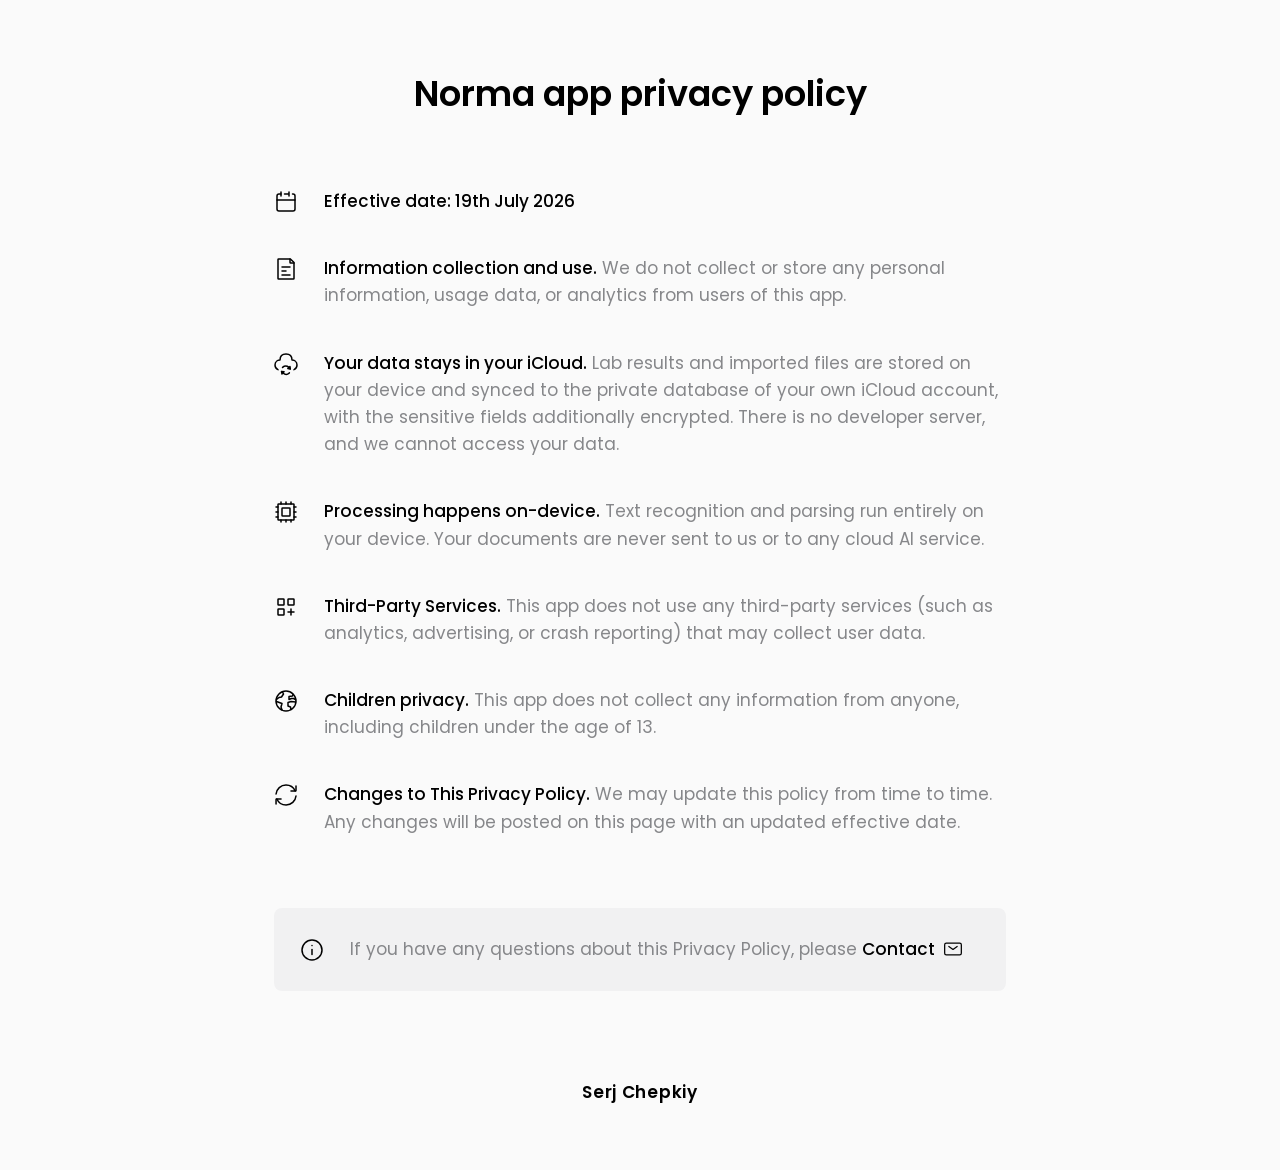
==== commit b4ba4483: "EN only, Visual Log style: icon rows, contact strip, Iconoir icons Co-Authored-By: Claude Fable 5 <n" ====
--- a/privacy.html
+++ b/privacy.html
@@ -1,113 +1,27 @@
 <!doctype html>
-<html lang="uk">
+<html lang="en">
 <head>
   <meta charset="utf-8">
   <meta name="viewport" content="width=device-width, initial-scale=1">
-  <title>Політика конфіденційності Norma / Norma Privacy Policy</title>
-  <meta name="description" content="Політика конфіденційності застосунку Norma. Norma app privacy policy.">
+  <title>Norma app privacy policy</title>
+  <meta name="description" content="Privacy policy of the Norma app.">
   <link rel="preconnect" href="https://fonts.googleapis.com">
   <link rel="preconnect" href="https://fonts.gstatic.com" crossorigin>
-  <link href="https://fonts.googleapis.com/css2?family=Lexend:wght@600;700&family=Poppins:wght@400;500&display=swap" rel="stylesheet">
+  <link href="https://fonts.googleapis.com/css2?family=Poppins:wght@400;500;600&display=swap" rel="stylesheet">
   <link rel="stylesheet" href="style.css">
 </head>
 <body>
 <main>
-  <h1>Політика конфіденційності Norma</h1>
-  <p class="muted">Оновлено: 19 липня 2026</p>
-  <p class="lang-switch"><a href="#en">English below</a> · <a href="/">Підтримка</a></p>
-
-  <p><strong>Norma не має серверів і не збирає жодних даних для себе. Ми
-  ніколи не бачимо, не продаємо й не передаємо ваші медичні дані.</strong>
-  Ваші результати зберігаються на вашому пристрої та синхронізуються, через
-  ваш власний обліковий запис iCloud, лише з вашими іншими пристроями.</p>
-
-  <h2>Що зберігає застосунок і де</h2>
-  <p>Результати аналізів, обстеження та імпортовані файли (фото й PDF
-  лабораторних звітів) зберігаються в базі даних застосунку на вашому
-  пристрої та дзеркалюються до приватної бази даних вашого власного
-  облікового запису iCloud. Ці дані живуть у вашому iCloud; розробник не має
-  сервера і не може отримати до них доступ. Налаштування застосунку
-  зберігаються локально на пристрої.</p>
-  <p>Видалення обстеження прибирає його з пристрою і, через iCloud, з інших
-  синхронізованих пристроїв. Видалення застосунку прибирає лише локальну
-  копію, а копія в iCloud залишається: саме це повертає дані на новому
-  пристрої. Щоб стерти все, видаліть дані застосунку в iOS
-  Параметри → [ваше ім'я] → iCloud → Керувати сховищем облікового запису.</p>
-
-  <h2>iCloud і шифрування</h2>
-  <p>Синхронізація використовує приватну базу даних CloudKit від Apple: дані
-  зберігаються як частина вашого облікового запису iCloud, і розробник не
-  може їх читати. Дані шифруються під час передавання та зберігання, а
-  чутливі медичні поля зашифровані додатково й стають наскрізно
-  зашифрованими з увімкненим
-  <a href="https://support.apple.com/uk-ua/HT212520">Розширеним захистом
-  даних</a>. Якщо ви вимкнете iCloud для застосунку, Norma продовжить
-  працювати з локальними даними.</p>
-
-  <h2>Обробка відбувається на пристрої</h2>
-  <p>Розпізнавання тексту виконує вбудована в пристрій технологія Vision від
-  Apple, розбір результатів теж відбувається локально. Ваші документи й
-  результати ніколи не надсилаються розробнику чи будь-якому хмарному
-  ШІ-сервісу.</p>
-
-  <h2>Мережа й відстеження</h2>
-  <p>Norma не робить жодних мережевих запитів до розробника; сервера не
-  існує. Застосунок взаємодіє лише з iCloud (CloudKit) та App Store
-  (StoreKit) від Apple. Ми не використовуємо SDK аналітики, реклами чи
-  звітування про збої, не відстежуємо вас і не передаємо дані третім
-  сторонам.</p>
-
-  <h2>Контакт</h2>
-  <p>Питання щодо конфіденційності? Пишіть:
-  <a href="mailto:serj@serj.design">serj@serj.design</a></p>
-
-  <hr class="divider" id="en">
-
-  <h1>Norma Privacy Policy</h1>
-  <p class="muted">Last updated: July 19, 2026</p>
-
-  <p><strong>Norma has no servers and collects no data for itself. We never
-  see, sell, or share your health data.</strong> Your results are stored on
-  your device and synced, through your own iCloud account, only to your
-  other devices.</p>
-
-  <h2>What the app stores, and where</h2>
-  <p>Lab results, checkups, and imported files (photos and PDFs of lab
-  reports) are stored in the app's database on your device and mirrored to
-  the private database of your own iCloud account. This data lives in your
-  iCloud; the developer has no server and cannot access it. App preferences
-  are stored locally on the device.</p>
-  <p>Deleting a checkup removes it from your device and, through iCloud,
-  from your other synced devices. Deleting the app removes only the local
-  copy, but your iCloud copy stays: that is what brings your data back on a
-  new device. To erase everything, remove the app's data in iOS
-  Settings → [your name] → iCloud → Manage Account Storage.</p>
-
-  <h2>iCloud and encryption</h2>
-  <p>Sync uses Apple's CloudKit private database: the data is stored as part
-  of your iCloud account, and the developer cannot read it. Data is
-  encrypted in transit and at rest, and the sensitive health fields are
-  additionally encrypted, becoming end-to-end encrypted with
-  <a href="https://support.apple.com/en-us/HT212520">Advanced Data
-  Protection</a> turned on. If you disable iCloud for the app, Norma keeps
-  working with your local data.</p>
-
-  <h2>Processing happens on-device</h2>
-  <p>Text recognition runs on Apple's on-device Vision technology, and
-  parsing happens locally as well. Your documents and results are never sent
-  to the developer or to any cloud AI service.</p>
-
-  <h2>Network and tracking</h2>
-  <p>Norma makes no network requests to the developer; there is no server.
-  The app talks only to Apple's iCloud (CloudKit) and App Store (StoreKit).
-  We use no analytics, advertising, or crash-reporting SDKs, do not track
-  you, and do not share your data with third parties.</p>
-
-  <h2>Contact</h2>
-  <p>Questions about privacy? Contact:
-  <a href="mailto:serj@serj.design">serj@serj.design</a></p>
-
-  <footer>© 2026 Serj Chepkiy</footer>
+  <h1>Norma app privacy policy</h1>
+  <div class="row"><svg width="24" height="24" class="icon" stroke-width="1.5" viewBox="0 0 24 24" fill="none" xmlns="http://www.w3.org/2000/svg"><path d="M15 4V2M15 4V6M15 4H10.5M3 10V19C3 20.1046 3.89543 21 5 21H19C20.1046 21 21 20.1046 21 19V10H3Z" stroke="currentColor" stroke-linecap="round" stroke-linejoin="round"/><path d="M3 10V6C3 4.89543 3.89543 4 5 4H7" stroke="currentColor" stroke-linecap="round" stroke-linejoin="round"/><path d="M7 2V6" stroke="currentColor" stroke-linecap="round" stroke-linejoin="round"/><path d="M21 10V6C21 4.89543 20.1046 4 19 4H18.5" stroke="currentColor" stroke-linecap="round" stroke-linejoin="round"/></svg><p><b>Effective date: 19th July 2026</b></p></div>
+  <div class="row"><svg width="24" height="24" class="icon" viewBox="0 0 24 24" stroke-width="1.5" fill="none" xmlns="http://www.w3.org/2000/svg"><path d="M4 21.4V2.6C4 2.26863 4.26863 2 4.6 2H16.2515C16.4106 2 16.5632 2.06321 16.6757 2.17574L19.8243 5.32426C19.9368 5.43679 20 5.5894 20 5.74853V21.4C20 21.7314 19.7314 22 19.4 22H4.6C4.26863 22 4 21.7314 4 21.4Z" stroke="currentColor" stroke-linecap="round" stroke-linejoin="round"/><path d="M8 10L16 10" stroke="currentColor" stroke-linecap="round" stroke-linejoin="round"/><path d="M8 18L16 18" stroke="currentColor" stroke-linecap="round" stroke-linejoin="round"/><path d="M8 14L12 14" stroke="currentColor" stroke-linecap="round" stroke-linejoin="round"/><path d="M16 2V5.4C16 5.73137 16.2686 6 16.6 6H20" stroke="currentColor" stroke-linecap="round" stroke-linejoin="round"/></svg><p><b>Information collection and use.</b> We do not collect or store any personal information, usage data, or analytics from users of this app.</p></div>
+  <div class="row"><svg width="24" height="24" class="icon" stroke-width="1.5" viewBox="0 0 24 24" fill="none" xmlns="http://www.w3.org/2000/svg"><path d="M20 17.6073C21.4937 17.0221 23 15.6889 23 13C23 9 19.6667 8 18 8C18 6 18 2 12 2C6 2 6 6 6 8C4.33333 8 1 9 1 13C1 15.6889 2.50628 17.0221 4 17.6073" stroke="currentColor" stroke-linecap="round" stroke-linejoin="round"/><path d="M7.58059 19.4874L9.34836 21.2552C10.9105 22.8173 13.4431 22.8173 15.0052 21.2552L15.3588 20.9016" stroke="currentColor" stroke-linecap="round" stroke-linejoin="round"/><path d="M7.93413 21.9623L7.58058 19.4874L10.0554 19.841L7.93413 21.9623Z" stroke="currentColor" stroke-linecap="round" stroke-linejoin="round"/><path d="M16.2981 16.9016L14.5303 15.1339C12.9682 13.5718 10.4355 13.5718 8.87345 15.1339L8.51989 15.4874" stroke="currentColor" stroke-linecap="round" stroke-linejoin="round"/><path d="M15.9445 14.4268L16.2981 16.9017L13.8232 16.5481L15.9445 14.4268Z" stroke="currentColor" stroke-linecap="round" stroke-linejoin="round"/></svg><p><b>Your data stays in your iCloud.</b> Lab results and imported files are stored on your device and synced to the private database of your own iCloud account, with the sensitive fields additionally encrypted. There is no developer server, and we cannot access your data.</p></div>
+  <div class="row"><svg width="24" height="24" class="icon" stroke-width="1.5" viewBox="0 0 24 24" fill="none" xmlns="http://www.w3.org/2000/svg"><path d="M8 15.4V8.6C8 8.26863 8.26863 8 8.6 8H15.4C15.7314 8 16 8.26863 16 8.6V15.4C16 15.7314 15.7314 16 15.4 16H8.6C8.26863 16 8 15.7314 8 15.4Z" stroke="currentColor" stroke-linecap="round" stroke-linejoin="round"/><path d="M20 4.6V19.4C20 19.7314 19.7314 20 19.4 20H4.6C4.26863 20 4 19.7314 4 19.4V4.6C4 4.26863 4.26863 4 4.6 4H19.4C19.7314 4 20 4.26863 20 4.6Z" stroke="currentColor" stroke-linecap="round" stroke-linejoin="round"/><path d="M17 4V2" stroke="currentColor" stroke-linecap="round" stroke-linejoin="round"/><path d="M12 4V2" stroke="currentColor" stroke-linecap="round" stroke-linejoin="round"/><path d="M7 4V2" stroke="currentColor" stroke-linecap="round" stroke-linejoin="round"/><path d="M7 20V22" stroke="currentColor" stroke-linecap="round" stroke-linejoin="round"/><path d="M12 20V22" stroke="currentColor" stroke-linecap="round" stroke-linejoin="round"/><path d="M17 20V22" stroke="currentColor" stroke-linecap="round" stroke-linejoin="round"/><path d="M20 17H22" stroke="currentColor" stroke-linecap="round" stroke-linejoin="round"/><path d="M20 12H22" stroke="currentColor" stroke-linecap="round" stroke-linejoin="round"/><path d="M20 7H22" stroke="currentColor" stroke-linecap="round" stroke-linejoin="round"/><path d="M4 17H2" stroke="currentColor" stroke-linecap="round" stroke-linejoin="round"/><path d="M4 12H2" stroke="currentColor" stroke-linecap="round" stroke-linejoin="round"/><path d="M4 7H2" stroke="currentColor" stroke-linecap="round" stroke-linejoin="round"/></svg><p><b>Processing happens on-device.</b> Text recognition and parsing run entirely on your device. Your documents are never sent to us or to any cloud AI service.</p></div>
+  <div class="row"><svg width="24" height="24" class="icon" stroke-width="1.5" viewBox="0 0 24 24" fill="none" xmlns="http://www.w3.org/2000/svg"><path d="M13.9922 17H16.9922M19.9922 17H16.9922M16.9922 17V14M16.9922 17V20" stroke="currentColor" stroke-linecap="round" stroke-linejoin="round"/><path d="M4 9.4V4.6C4 4.26863 4.26863 4 4.6 4H9.4C9.73137 4 10 4.26863 10 4.6V9.4C10 9.73137 9.73137 10 9.4 10H4.6C4.26863 10 4 9.73137 4 9.4Z" stroke="currentColor" stroke-width="1.5"/><path d="M4 19.4V14.6C4 14.2686 4.26863 14 4.6 14H9.4C9.73137 14 10 14.2686 10 14.6V19.4C10 19.7314 9.73137 20 9.4 20H4.6C4.26863 20 4 19.7314 4 19.4Z" stroke="currentColor" stroke-width="1.5"/><path d="M14 9.4V4.6C14 4.26863 14.2686 4 14.6 4H19.4C19.7314 4 20 4.26863 20 4.6V9.4C20 9.73137 19.7314 10 19.4 10H14.6C14.2686 10 14 9.73137 14 9.4Z" stroke="currentColor" stroke-width="1.5"/></svg><p><b>Third-Party Services.</b> This app does not use any third-party services (such as analytics, advertising, or crash reporting) that may collect user data.</p></div>
+  <div class="row"><svg width="24" height="24" class="icon" stroke-width="1.5" viewBox="0 0 24 24" fill="none" xmlns="http://www.w3.org/2000/svg"><path d="M12 22C17.5228 22 22 17.5228 22 12C22 6.47715 17.5228 2 12 2C6.47715 2 2 6.47715 2 12C2 17.5228 6.47715 22 12 22Z" stroke="currentColor"   stroke-linecap="round" stroke-linejoin="round"/><path d="M2.5 12.5L8 14.5L7 18L8 21" stroke="currentColor"   stroke-linecap="round" stroke-linejoin="round"/><path d="M17 20.5L16.5 18L14 17V13.5L17 12.5L21.5 13" stroke="currentColor"   stroke-linecap="round" stroke-linejoin="round"/><path d="M19 5.5L18.5 7L15 7.5V10.5L17.5 9.5H19.5L21.5 10.5" stroke="currentColor"   stroke-linecap="round" stroke-linejoin="round"/><path d="M2.5 10.5L5 8.5L7.5 8L9.5 5L8.5 3" stroke="currentColor"   stroke-linecap="round" stroke-linejoin="round"/></svg><p><b>Children privacy.</b> This app does not collect any information from anyone, including children under the age of 13.</p></div>
+  <div class="row"><svg width="24" height="24" class="icon" stroke-width="1.5" viewBox="0 0 24 24" fill="none" xmlns="http://www.w3.org/2000/svg"><path d="M21.1679 8C19.6247 4.46819 16.1006 2 11.9999 2C6.81459 2 2.55104 5.94668 2.04932 11" stroke="currentColor" stroke-linecap="round" stroke-linejoin="round"/><path d="M17 8H21.4C21.7314 8 22 7.73137 22 7.4V3" stroke="currentColor" stroke-linecap="round" stroke-linejoin="round"/><path d="M2.88146 16C4.42458 19.5318 7.94874 22 12.0494 22C17.2347 22 21.4983 18.0533 22 13" stroke="currentColor" stroke-linecap="round" stroke-linejoin="round"/><path d="M7.04932 16H2.64932C2.31795 16 2.04932 16.2686 2.04932 16.6V21" stroke="currentColor" stroke-linecap="round" stroke-linejoin="round"/></svg><p><b>Changes to This Privacy Policy.</b> We may update this policy from time to time. Any changes will be posted on this page with an updated effective date.</p></div>
+  <div class="contact"><svg width="24" height="24" class="icon" stroke-width="1.5" viewBox="0 0 24 24" fill="none" xmlns="http://www.w3.org/2000/svg"><path d="M12 11.5V16.5" stroke="currentColor" stroke-linecap="round" stroke-linejoin="round"/><path d="M12 7.51L12.01 7.49889" stroke="currentColor" stroke-linecap="round" stroke-linejoin="round"/><path d="M12 22C17.5228 22 22 17.5228 22 12C22 6.47715 17.5228 2 12 2C6.47715 2 2 6.47715 2 12C2 17.5228 6.47715 22 12 22Z" stroke="currentColor" stroke-linecap="round" stroke-linejoin="round"/></svg><p>If you have any questions about this Privacy Policy, please <a href="mailto:serj@serj.design">Contact <svg width="24" height="24" class="icon" stroke-width="1.5" viewBox="0 0 24 24" fill="none" xmlns="http://www.w3.org/2000/svg"><path d="M7 9L12 12.5L17 9" stroke="currentColor" stroke-linecap="round" stroke-linejoin="round"/><path d="M2 17V7C2 5.89543 2.89543 5 4 5H20C21.1046 5 22 5.89543 22 7V17C22 18.1046 21.1046 19 20 19H4C2.89543 19 2 18.1046 2 17Z" stroke="currentColor" stroke-width="1.5"/></svg></a></p></div>
+  <footer>Serj Chepkiy</footer>
 </main>
 </body>
 </html>
--- a/style.css
+++ b/style.css
@@ -1,66 +1,66 @@
-:root {
-  --bg: #f5f5f7;
-  --text: #000;
-  --muted: #86878a;
-}
-
 * { margin: 0; padding: 0; box-sizing: border-box; }
 
 body {
-  background: var(--bg);
-  color: var(--text);
+  background: #fafafa;
+  color: #000;
   font-family: "Poppins", -apple-system, "Helvetica Neue", Arial, sans-serif;
-  font-size: 16px;
-  line-height: 1.65;
+  font-size: 17px;
+  line-height: 1.6;
   -webkit-font-smoothing: antialiased;
 }
 
 main {
-  max-width: 660px;
+  max-width: 780px;
   margin: 0 auto;
-  padding: 96px 24px 120px;
-}
-
-h1, h2 {
-  font-family: "Lexend", -apple-system, "Helvetica Neue", Arial, sans-serif;
+  padding: 72px 24px 64px;
 }
 
 h1 {
-  font-weight: 700;
-  font-size: 2.1rem;
-  line-height: 1.2;
-  margin-bottom: 8px;
+  font-weight: 600;
+  font-size: 2.2rem;
+  line-height: 1.25;
+  text-align: center;
+  margin-bottom: 72px;
 }
 
-h2 {
-  font-weight: 600;
-  font-size: 1.25rem;
-  margin: 48px 0 12px;
+.row {
+  display: flex;
+  gap: 26px;
+  margin-bottom: 40px;
+  color: #86878a;
 }
 
-p, li { margin-bottom: 12px; }
+.row b { color: #000; font-weight: 500; }
 
-ul { padding-left: 22px; }
+.icon { flex-shrink: 0; margin-top: 2px; color: #000; }
 
-a { color: inherit; text-underline-offset: 3px; }
-a:hover { color: var(--muted); }
-
-.muted { color: var(--muted); }
-
-.lang-switch {
-  font-size: 0.9rem;
-  color: var(--muted);
-  margin-bottom: 56px;
+.contact {
+  display: flex;
+  gap: 26px;
+  align-items: center;
+  background: #f1f1f2;
+  border-radius: 8px;
+  padding: 28px 26px;
+  margin-top: 72px;
+  color: #86878a;
 }
 
-.divider {
-  border: none;
-  border-top: 1px solid #d9d9de;
-  margin: 80px 0;
+.contact a {
+  color: #000;
+  font-weight: 500;
+  text-decoration: none;
+  display: inline-flex;
+  align-items: center;
+  gap: 8px;
+}
+.contact a:hover { text-decoration: underline; }
+.contact a .icon { margin: 0; width: 20px; height: 20px; }
+
+footer {
+  text-align: center;
+  font-weight: 600;
+  letter-spacing: 0.04em;
+  margin-top: 88px;
 }
 
-footer {
-  margin-top: 80px;
-  font-size: 0.9rem;
-  color: var(--muted);
-}
+a { color: inherit; }
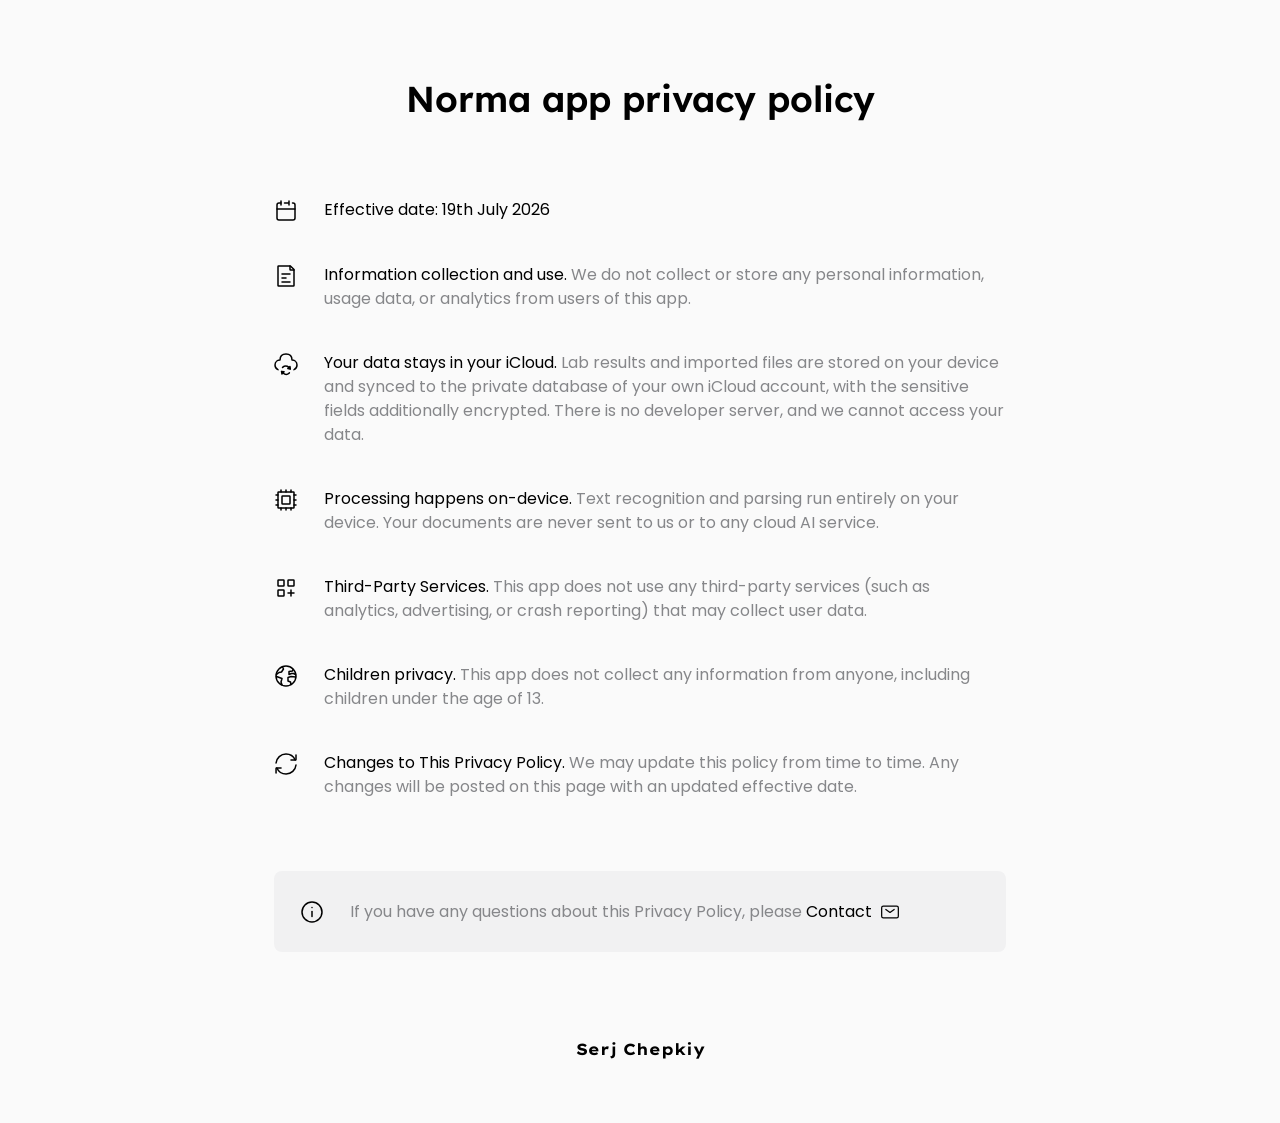
==== commit 4b6c4f59: "Match Framer type specs: Lexend title, Poppins 16 body, Lexend Exa footer Co-Authored-By: Claude Fab" ====
--- a/privacy.html
+++ b/privacy.html
@@ -7,7 +7,7 @@
   <meta name="description" content="Privacy policy of the Norma app.">
   <link rel="preconnect" href="https://fonts.googleapis.com">
   <link rel="preconnect" href="https://fonts.gstatic.com" crossorigin>
-  <link href="https://fonts.googleapis.com/css2?family=Poppins:wght@400;500;600&display=swap" rel="stylesheet">
+  <link href="https://fonts.googleapis.com/css2?family=Lexend:wght@600&family=Lexend+Exa:wght@700&family=Poppins&display=swap" rel="stylesheet">
   <link rel="stylesheet" href="style.css">
 </head>
 <body>
--- a/style.css
+++ b/style.css
@@ -4,8 +4,9 @@
   background: #fafafa;
   color: #000;
   font-family: "Poppins", -apple-system, "Helvetica Neue", Arial, sans-serif;
-  font-size: 17px;
-  line-height: 1.6;
+  font-size: 16px;
+  font-weight: 400;
+  line-height: 1.5;
   -webkit-font-smoothing: antialiased;
 }
 
@@ -16,9 +17,10 @@
 }
 
 h1 {
+  font-family: "Lexend", -apple-system, "Helvetica Neue", Arial, sans-serif;
   font-weight: 600;
-  font-size: 2.2rem;
-  line-height: 1.25;
+  font-size: 36px;
+  line-height: 150%;
   text-align: center;
   margin-bottom: 72px;
 }
@@ -30,9 +32,9 @@
   color: #86878a;
 }
 
-.row b { color: #000; font-weight: 500; }
+.row b { color: #000; font-weight: 400; }
 
-.icon { flex-shrink: 0; margin-top: 2px; color: #000; }
+.icon { flex-shrink: 0; margin-top: 1px; color: #000; }
 
 .contact {
   display: flex;
@@ -47,7 +49,6 @@
 
 .contact a {
   color: #000;
-  font-weight: 500;
   text-decoration: none;
   display: inline-flex;
   align-items: center;
@@ -57,9 +58,12 @@
 .contact a .icon { margin: 0; width: 20px; height: 20px; }
 
 footer {
+  font-family: "Lexend Exa", -apple-system, "Helvetica Neue", Arial, sans-serif;
+  font-weight: 700;
+  font-size: 16px;
+  line-height: 1.2;
+  color: #000;
   text-align: center;
-  font-weight: 600;
-  letter-spacing: 0.04em;
   margin-top: 88px;
 }
 
